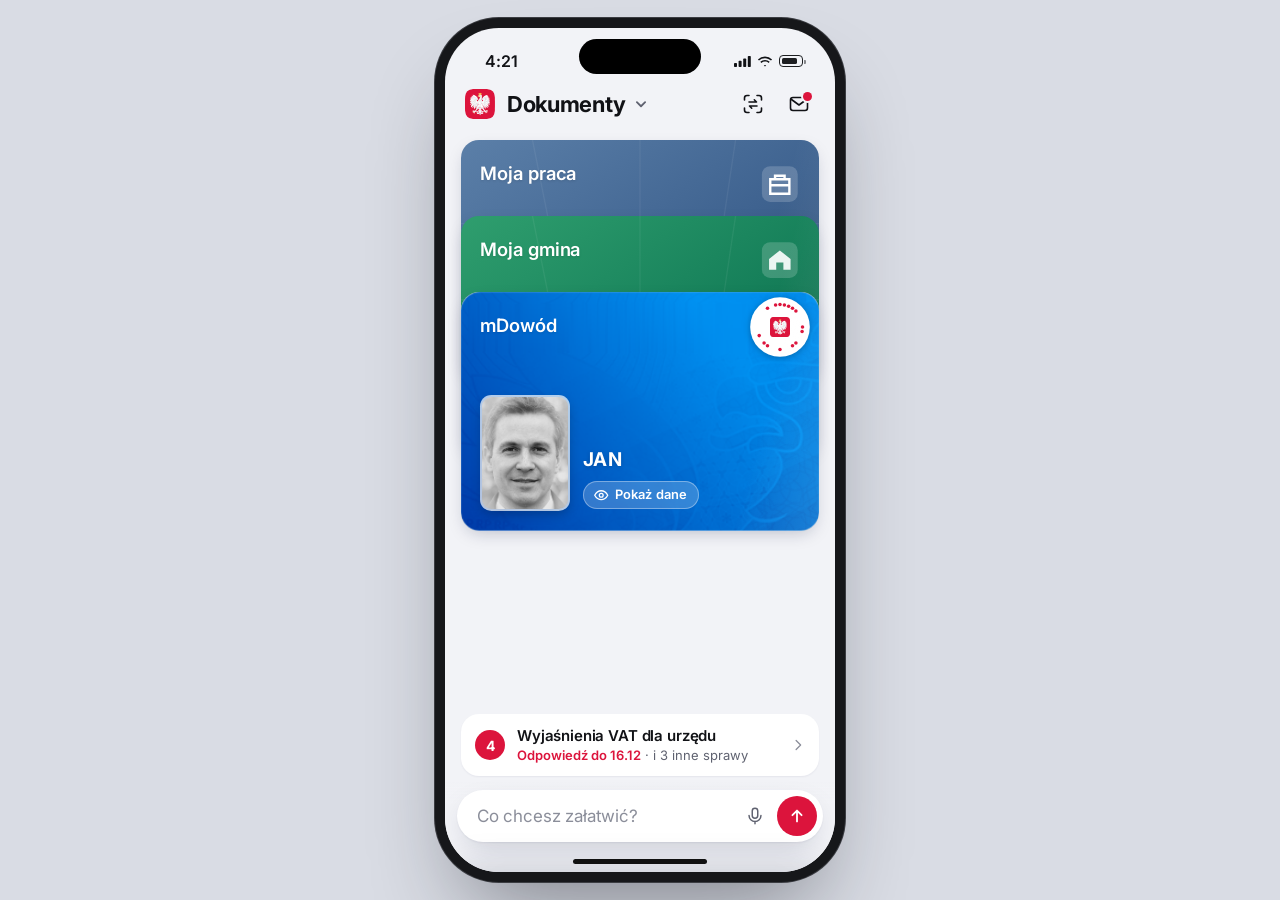
==== mockup/index.html @ 5ea88004 "Władze: bez opisów zadań pod nazwami organów Co robi prezydent, wójt czy rada mieszkaniec zna albo s" ====
<!doctype html>
<html lang="pl">
<head>
<meta charset="utf-8">
<script src="i18n.js?v=6"></script>
<meta name="viewport" content="width=device-width, initial-scale=1, viewport-fit=cover, interactive-widget=resizes-content">
<meta name="theme-color" content="#f2f3f7">
<meta name="apple-mobile-web-app-capable" content="yes">
<title>mObywatel</title>
<link rel="icon" href="assets/icon-mobywatel.svg">
<link rel="preconnect" href="https://fonts.googleapis.com">
<link rel="preconnect" href="https://fonts.gstatic.com" crossorigin>
<link href="https://fonts.googleapis.com/css2?family=Inter:wght@400;500;600;700&display=swap" rel="stylesheet">
<link rel="stylesheet" href="style.css?v=44">
</head>
<body>
<div class="phone" id="app">
  <div class="island"></div>
  <div class="status"><span id="clock">20:10</span><span class="sig"><svg width="17" height="11" viewBox="0 0 17 11" fill="currentColor"><rect x="0" y="7" width="3" height="4" rx=".8"/><rect x="4.6" y="4.8" width="3" height="6.2" rx=".8"/><rect x="9.2" y="2.4" width="3" height="8.6" rx=".8"/><rect x="13.8" y="0" width="3" height="11" rx=".8"/></svg><svg width="16" height="11" viewBox="0 0 16 11" fill="currentColor"><path d="M8 2.2c2.3 0 4.4.9 6 2.4l1.1-1.2A10.3 10.3 0 0 0 8 .5 10.3 10.3 0 0 0 .9 3.4L2 4.6a8.6 8.6 0 0 1 6-2.4Zm0 3.4c1.4 0 2.6.5 3.6 1.4l1.1-1.2A6.9 6.9 0 0 0 8 3.9a6.9 6.9 0 0 0-4.7 1.9L4.4 7A5.2 5.2 0 0 1 8 5.6Zm0 3.3a1.6 1.6 0 0 1 1.2.5L8 10.6 6.8 9.4A1.6 1.6 0 0 1 8 8.9Z"/></svg><i class="bat"></i></span></div>

  <header class="top" id="top">
    <button class="back chatonly" id="backBtn" aria-label="Wróć"><svg viewBox="0 0 24 24" fill="none" stroke="currentColor" stroke-width="2" stroke-linecap="round" stroke-linejoin="round"><path d="m14.5 5.5-6.5 6.5 6.5 6.5"/></svg>Wróć</button>
    <button class="home" id="homeBtn" aria-label="Ekran główny"><img class="emblem" src="assets/icon-mobywatel.svg" alt=""></button>
    <span class="sp"></span>
    <button class="ico chatonly" id="histBtn" aria-label="Historia rozmów" aria-haspopup="true" aria-expanded="false" aria-controls="hmenu"><svg viewBox="0 0 24 24" fill="none" stroke="currentColor" stroke-width="1.6" stroke-linecap="round" stroke-linejoin="round"><path d="M4.2 12a7.8 7.8 0 1 0 2.3-5.5"/><path d="M4 4.6v3.6h3.6"/><path d="M12 8.2V12l2.7 1.7"/></svg><span class="hc" id="histCount" hidden></span></button>
    <button class="ico chatonly" id="newBtn" aria-label="Nowa rozmowa"><svg viewBox="0 0 24 24" fill="none" stroke="currentColor" stroke-width="1.6" stroke-linecap="round" stroke-linejoin="round"><path d="M11.5 4.5h-5a2 2 0 0 0-2 2v11a2 2 0 0 0 2 2h11a2 2 0 0 0 2-2v-5"/><path d="M17.7 3.8a1.9 1.9 0 0 1 2.7 2.7l-7.6 7.6-3.4.7.7-3.4z"/></svg></button>
    <button class="ico" id="qrBtn" aria-label="Potwierdź swoje dane: zeskanuj znak mObywatela odbiorcy"><svg viewBox="0 0 24 24" fill="none" stroke="currentColor" stroke-width="1.6" stroke-linecap="round" stroke-linejoin="round"><path d="M3.5 8V6a2.5 2.5 0 0 1 2.5-2.5h2M16 3.5h2A2.5 2.5 0 0 1 20.5 6v2M20.5 16v2a2.5 2.5 0 0 1-2.5 2.5h-2M8 20.5H6A2.5 2.5 0 0 1 3.5 18v-2"/><path d="M8 10h7.5l-2.2-2.2M16 14H8.5l2.2 2.2"/></svg></button>
    <button class="ico" id="mailBtn" aria-label="Skrzynka, 1 nowa wiadomość"><svg viewBox="0 0 24 24" fill="none" stroke="currentColor" stroke-width="1.6" stroke-linecap="round" stroke-linejoin="round"><rect x="3.5" y="5.5" width="17" height="13" rx="2.5"/><path d="m4.5 7.5 7.5 5.5 7.5-5.5"/></svg><span class="dot"></span></button>
    <button class="ico" id="bellBtn" aria-label="Powiadomienia"><svg viewBox="0 0 24 24" fill="none" stroke="currentColor" stroke-width="1.6" stroke-linecap="round" stroke-linejoin="round"><path d="M6.5 16.5V11a5.5 5.5 0 0 1 11 0v5.5l1.5 1.5H5zM10 20.5a2 2 0 0 0 4 0"/></svg></button>
  </header>

  <button class="title" id="title" aria-haspopup="true" aria-expanded="false" aria-controls="lmenu">Dokumenty<svg viewBox="0 0 24 24" fill="none" stroke="currentColor" stroke-width="2.4" stroke-linecap="round" stroke-linejoin="round"><path d="m6.5 9.5 5.5 5.5 5.5-5.5"/></svg></button>
  <div class="lmenu" id="lmenu"><div class="scrim"></div><div class="panel" role="menu" aria-label="Układ dokumentów i osoba"><div class="mh">Układ dokumentów</div><div class="ml"></div><div class="mh">Osoba w pokazie</div><div class="mo"></div></div></div>

  <div class="hmenu" id="hmenu"><div class="scrim"></div><div class="panel" role="dialog" aria-label="Historia rozmów"><div class="hh"><span>Rozmowy</span><button id="hnew" type="button">+ Nowa rozmowa</button></div><div class="hl" id="hlist" data-t="0"></div></div></div>

  <div class="stackwrap" id="stackwrap"><div class="stack" id="stack"></div></div>
  <div class="alt" id="alt"></div>

  <section class="reminders" id="reminders" aria-label="Przypomnienia">
    <div class="tiles" id="tiles"></div>
  </section>

  <section class="chat" id="chat" aria-live="polite">
    <div class="msgs" id="msgs"></div>
  </section>

  <section class="voice" id="voice" aria-label="Rozmowa głosowa" data-vs="idle">
    <div class="vstage" id="vstage"></div>
    <div class="vfoot">
      <p class="vheard" id="vheard"></p>
      <p class="vstate" id="vstate">Dotknij, aby mówić</p>
      <button type="button" class="vmic" id="vmic" aria-label="Mów"><span class="ring"></span><span class="ring r2"></span><svg viewBox="0 0 24 24" fill="none" stroke="currentColor" stroke-width="1.8" stroke-linecap="round"><rect x="9" y="3.5" width="6" height="11" rx="3"/><path d="M5.5 11.5a6.5 6.5 0 0 0 13 0M12 18v2.5"/></svg></button>
      <button type="button" class="vkbd" id="vkbd"><svg viewBox="0 0 24 24" fill="none" stroke="currentColor" stroke-width="1.6" stroke-linecap="round" stroke-linejoin="round"><rect x="2.5" y="6" width="19" height="12" rx="2.5"/><path d="M6 10h.01M9.3 10h.01M12.6 10h.01M15.9 10h.01M18 10h.01M6 13.5h.01M18 13.5h.01M9 14h6"/></svg>Pisz zamiast mówić</button>
    </div>
  </section>

  <form class="composer" id="composer" autocomplete="off">
    <div class="bar">
      <button type="button" class="ib" id="cam" aria-label="Zrób zdjęcie dokumentu"><svg viewBox="0 0 24 24" fill="none" stroke="currentColor" stroke-width="1.6" stroke-linecap="round" stroke-linejoin="round"><path d="M4 8.5h3l1.8-2.5h6.4L17 8.5h3V19H4z"/><circle cx="12" cy="13.5" r="3.4"/></svg></button>
      <input id="prompt" placeholder="Co chcesz załatwić?" enterkeyhint="send" aria-label="Wiadomość">
      <button type="button" class="ib mic" id="mic" aria-label="Powiedz"><svg viewBox="0 0 24 24" fill="none" stroke="currentColor" stroke-width="1.6" stroke-linecap="round"><rect x="9" y="3.5" width="6" height="11" rx="3"/><path d="M5.5 11.5a6.5 6.5 0 0 0 13 0M12 18v2.5"/></svg></button>
      <button type="submit" class="send" aria-label="Wyślij"><svg viewBox="0 0 24 24" fill="none" stroke="currentColor" stroke-width="2.2" stroke-linecap="round" stroke-linejoin="round"><path d="M12 18.5v-13M6.5 11 12 5.5l5.5 5.5"/></svg></button>
    </div>
  </form>

  <div class="todo" id="todo" aria-hidden="true"><div class="scrim"></div>
    <div class="tpanel" role="dialog" aria-modal="true" aria-labelledby="todoH">
      <div class="grab"></div>
      <div class="th"><h2 id="todoH">Do załatwienia</h2><button class="tx-close" id="todoClose" aria-label="Zamknij"><svg viewBox="0 0 24 24" fill="none" stroke="currentColor" stroke-width="2" stroke-linecap="round"><path d="M6.5 6.5l11 11M17.5 6.5l-11 11"/></svg></button></div>
      <div class="tl"></div>
      <button class="task" id="todoAsk">Zapytaj asystenta o wszystkie sprawy</button>
    </div>
  </div>
  <div class="sheet" id="detail" role="dialog" aria-modal="true"></div>
  <div class="auth" id="faceid" aria-hidden="true"><div class="box">
    <svg class="face" viewBox="0 0 48 48" fill="none" stroke="currentColor" stroke-width="2.4" stroke-linecap="round"><path d="M6 15V10a4 4 0 0 1 4-4h5M33 6h5a4 4 0 0 1 4 4v5M42 33v5a4 4 0 0 1-4 4h-5M15 42h-5a4 4 0 0 1-4-4v-5M17 18v3M31 18v3M24 18v8h-2M18 32s2.4 2.6 6 2.6 6-2.6 6-2.6"/></svg>
    <svg class="ok" viewBox="0 0 48 48" fill="none" stroke="currentColor" stroke-width="2.6" stroke-linecap="round" stroke-linejoin="round"><circle cx="24" cy="24" r="18"/><path d="m16 24.5 5.5 5.5L32 19"/></svg>
    <span>Face ID</span>
  </div></div>
  <div class="homebar"></div>
</div>
<script src="daty.js?v=1"></script>
<script>wczytaj('osoby.js?v=26');wczytaj('gmina.js?v=35');wczytaj('praca.js?v=5')</script>
<script src="sylwetki.js?v=19"></script>
<script src="core.js?v=23"></script>
<script src="variants.js?v=21"></script>
<script>wczytaj('scenarios.js?v=25')</script>
<script src="agent.js?v=26"></script>
<script src="znak-kod.js?v=19"></script>
<script src="znak.js?v=22"></script>
</body>
</html>
---- mockup/style.css ----
:root{
  --bg:#f2f3f7; --surface:#ffffff; --ink:#111216; --ink2:#5f6270; --ink3:#8b8e9a; --hair:#e3e5eb;
  --red:#dc143c; --red-dark:#b30f30; --red-wash:#fdecef;
  --ok:#2e7d32; --ok-wash:#e9f5ea; --warn:#9a5a00; --warn-wash:#fff3df;
  --ease:cubic-bezier(.22,.9,.24,1);
  --sans:-apple-system,BlinkMacSystemFont,"SF Pro Text","Inter",system-ui,sans-serif;
}
*{box-sizing:border-box;-webkit-tap-highlight-color:transparent}
html,body{margin:0;height:100%}
body{background:#d9dce4;font-family:var(--sans);color:var(--ink);display:flex;align-items:center;justify-content:center;
  -webkit-font-smoothing:antialiased;font-feature-settings:"tnum" 0}
button{font:inherit;color:inherit;border:0;background:none;cursor:pointer;padding:0}
button:focus-visible,input:focus-visible{outline:2px solid var(--red);outline-offset:2px}

.phone{position:relative;width:390px;height:844px;border-radius:54px;overflow:hidden;background:var(--bg);
  box-shadow:0 0 0 10px #16171a,0 0 0 11px #3b3d42,0 50px 90px -20px rgba(20,22,30,.45)}
@media (max-width:520px){body{display:block;background:var(--bg)}.phone{width:100vw;height:100dvh;border-radius:0;box-shadow:none}}

/* status bar (tylko w ramce na desktopie) */
.status{position:absolute;inset:0 0 auto 0;height:50px;pointer-events:none;display:flex;align-items:center;justify-content:space-between;padding:16px 32px 0 40px;font-size:16px;font-weight:600;letter-spacing:-.01em;z-index:95}
.status .sig{display:flex;align-items:center;gap:6px}
.status .bat{display:block;width:24px;height:12px;border:1.4px solid currentColor;border-radius:4px;position:relative;opacity:.95}
.status .bat::before{content:"";position:absolute;inset:1.6px 5px 1.6px 1.6px;background:currentColor;border-radius:1.6px}
.status .bat::after{content:"";position:absolute;right:-4px;top:3.5px;width:2px;height:4px;background:currentColor;border-radius:0 1px 1px 0;opacity:.5}
.island{position:absolute;top:11px;left:50%;transform:translateX(-50%);width:122px;height:35px;border-radius:20px;background:#000;z-index:96}
.homebar{position:absolute;bottom:8px;left:50%;transform:translateX(-50%);width:134px;height:5px;border-radius:3px;background:#111;z-index:60;pointer-events:none}
@media (max-width:520px){.status,.island,.homebar{display:none}}
@media (max-height:620px){.title{font-size:28px;line-height:34px}}

/* header */
.top{position:absolute;left:0;right:0;height:52px;display:flex;align-items:center;gap:6px;padding:0 16px 0 20px;z-index:20}
.home{display:block;border-radius:8px;margin-left:-4px;padding:4px}
.home:active{opacity:.7}
.emblem{width:30px;height:30px;display:block;border-radius:8px}
.top .sp{flex:1}
.ico{width:40px;height:40px;display:grid;place-items:center;position:relative;color:var(--ink)}
.ico svg{width:24px;height:24px}
.ico .dot{position:absolute;top:8px;right:7px;width:9px;height:9px;border-radius:50%;background:var(--red);box-shadow:0 0 0 2px var(--bg)}

.title{position:absolute;left:20px;margin:0;font-size:32px;line-height:40px;font-weight:700;letter-spacing:-.02em;transition:opacity .25s,transform .4s var(--ease)}

/* stos dokumentów */
.stackwrap{position:absolute;left:0;right:0;transition:height .5s var(--ease),top .5s var(--ease);z-index:5}
.stack{position:relative;margin:0 16px;height:100%}
.card{position:absolute;left:0;right:0;aspect-ratio:3/2;border-radius:18px;overflow:hidden;cursor:pointer;
  background:#ccc center/cover no-repeat;box-shadow:0 -1px 0 rgba(255,255,255,.25) inset,0 6px 18px -6px rgba(15,25,60,.28);
  transition:top .5s var(--ease),transform .5s var(--ease),filter .3s}
.card:active{filter:brightness(.96)}
.phone.chatting .card{cursor:default}
.pocket-hint{position:absolute;left:50%;bottom:6px;transform:translateX(-50%);width:36px;height:5px;border-radius:3px;background:rgba(255,255,255,.75);opacity:0;transition:opacity .3s;pointer-events:none;z-index:30}
.phone.chatting .pocket-hint{opacity:1}

/* przypomnienia */
.reminders{position:absolute;left:0;right:0;transition:opacity .25s,transform .4s var(--ease)}
.rhead{display:flex;align-items:baseline;gap:8px;padding:0 20px 8px}
.rhead h2{margin:0;font-size:17px;font-weight:600;letter-spacing:-.01em}
.rhead span{font-size:13px;font-weight:600;color:#fff;background:var(--red);border-radius:10px;padding:1px 7px;line-height:18px}
.tiles{display:flex;gap:10px;overflow-x:auto;padding:0 16px 4px;scroll-snap-type:x mandatory;scroll-padding:0 16px;scrollbar-width:none}
.tiles::-webkit-scrollbar{display:none}
.tile{flex:0 0 156px;min-width:0;scroll-snap-align:start;text-align:left;background:var(--surface);border-radius:16px;padding:11px 12px 12px;
  display:flex;flex-direction:column;gap:8px;overflow:hidden;box-shadow:0 1px 2px rgba(15,25,60,.06)}
.tile .ti{flex:none;width:26px;height:26px;border-radius:8px;display:grid;place-items:center;background:var(--red-wash);color:var(--red)}
.tile .ti svg{width:16px;height:16px}
.tile .tx{display:block;min-width:0}
.tile b{display:-webkit-box;-webkit-box-orient:vertical;-webkit-line-clamp:2;overflow:hidden;font-size:14px;line-height:18px;min-height:36px;font-weight:600;letter-spacing:-.01em}
.tile small{display:block;margin-top:2px;font-size:12.5px;line-height:16px;color:var(--ink2);white-space:nowrap;overflow:hidden;text-overflow:ellipsis}
.tile.urgent small{color:var(--red);font-weight:600}

/* rozmowa */
.chat{position:absolute;left:0;right:0;opacity:0;pointer-events:none;transform:translateY(30px);transition:opacity .3s .1s,transform .45s .05s var(--ease);display:flex;flex-direction:column}
.msgs{flex:1;overflow-y:auto;-webkit-mask-image:linear-gradient(to bottom,transparent 0,#000 18px);mask-image:linear-gradient(to bottom,transparent 0,#000 18px);padding:14px 16px 16px;display:flex;flex-direction:column;gap:10px;scrollbar-width:none;overscroll-behavior:contain}
.msgs::-webkit-scrollbar{display:none}
.phone.chatting .chat{opacity:1;pointer-events:auto;transform:none}
.phone.chatting .title,.phone.chatting .reminders{opacity:0;pointer-events:none;transform:translateY(16px)}

.empty{margin:auto 0 0}
.empty h2{font-size:22px;line-height:28px;letter-spacing:-.02em;margin:0 0 4px;font-weight:700}
.empty p{color:var(--ink2);margin:0 0 14px;font-size:15px;line-height:21px}
.sugg{background:var(--surface);border-radius:16px;overflow:hidden}
.sugg button{display:flex;align-items:center;width:100%;text-align:left;padding:12px 14px;font-size:15px;gap:12px;border-top:1px solid var(--hair)}
.sugg button:first-child{border-top:0}
.sugg button span{flex:1}
.sugg button small{display:block;color:var(--ink3);font-size:13px;margin-top:1px}
.sugg svg{width:16px;height:16px;color:var(--ink3);flex:none}

.msg{max-width:84%;overflow-wrap:anywhere;font-size:15.5px;line-height:22px;animation:rise .3s var(--ease) both}
.msg.user{align-self:flex-end;background:var(--red);color:#fff;padding:9px 14px;border-radius:20px 20px 6px 20px}
.msg.bot{align-self:flex-start;padding:0 2px}
.msg.bot b{font-weight:600}
.typing{display:flex;gap:4px;padding:8px 2px}
.typing i{width:7px;height:7px;border-radius:50%;background:var(--ink3);animation:dot 1s infinite}
.typing i:nth-child(2){animation-delay:.15s}.typing i:nth-child(3){animation-delay:.3s}
@keyframes dot{0%,60%,100%{opacity:.3}30%{opacity:1}}
@keyframes rise{from{opacity:0;transform:translateY(8px)}}

.ui{flex:none;align-self:stretch;background:var(--surface);border-radius:18px;overflow:hidden;animation:rise .35s var(--ease) both;box-shadow:0 1px 2px rgba(15,25,60,.06)}
.ui .hd{display:flex;align-items:center;gap:11px;padding:14px 16px 10px}
.ui .ic{width:34px;height:34px;border-radius:10px;display:grid;place-items:center;background:var(--red-wash);color:var(--red);flex:none}
.ui .ic svg{width:19px;height:19px}
.ui.ok .ic{background:var(--ok-wash);color:var(--ok)}
.ui.warn .ic{background:var(--warn-wash);color:var(--warn)}
.ui .tt{font-weight:600;font-size:16px;line-height:21px;letter-spacing:-.01em}
.ui .rows{padding:0 16px 4px}
.ui .row{display:flex;justify-content:space-between;gap:16px;padding:9px 0;border-top:1px solid var(--hair);font-size:14px;line-height:19px}
.ui .row span{color:var(--ink2);flex:none}
.ui .row b{font-weight:500;text-align:right;min-width:0;overflow-wrap:anywhere}
.ui .body{padding:0 16px 12px;font-size:14.5px;line-height:21px}
.ui .note{margin:0 16px 12px;font-size:13px;line-height:18px;color:var(--ink2)}
.ui .flag{margin:4px 16px 12px;padding:10px 12px;border-radius:12px;background:var(--warn-wash);color:var(--warn);font-size:13.5px;line-height:19px}
.ui .src{display:flex;align-items:center;gap:6px;padding:9px 16px 11px;border-top:1px solid var(--hair);font-size:12px;color:var(--ink3)}
.ui .src svg{width:13px;height:13px}
.ui .actions{display:flex;gap:8px;padding:6px 16px 16px}
.btn{flex:1;height:48px;border-radius:14px;font-weight:600;font-size:16px;letter-spacing:-.01em}
.btn.primary{background:var(--red);color:#fff}
.btn.primary:active{background:var(--red-dark)}
.btn.ghost{background:var(--bg);flex:0 0 auto;padding:0 18px}
.ui.done .hd::after{content:"Potwierdzone";margin-left:auto;font-size:12px;color:var(--ok);font-weight:600}
.list .it{display:flex;align-items:center;gap:12px;padding:12px 16px;border-top:1px solid var(--hair);text-align:left;width:100%}
.list .it .x{flex:1}.list .it .x b{display:block;font-size:15px;font-weight:500}.list .it .x small{color:var(--ink2);font-size:13px}
.list .it .go{font-size:14px;color:var(--red);font-weight:600}
.list .pip{width:8px;height:8px;border-radius:50%;background:var(--red);flex:none}
.list .pip.g{background:var(--hair)}
.qr{display:flex;flex-direction:column;align-items:center;padding:4px 16px 16px;gap:8px}
.qr svg{width:180px;height:180px;color:var(--ink)}
.qr .code{font-size:24px;letter-spacing:.16em;font-weight:600;font-variant-numeric:tabular-nums}
.chips{flex:none;display:flex;flex-wrap:wrap;gap:8px;animation:rise .3s var(--ease) both}
.chips button{max-width:100%;text-align:left;line-height:20px;background:var(--surface);border-radius:20px;padding:9px 15px;font-size:15px;box-shadow:0 1px 2px rgba(15,25,60,.06)}
.chips button.sel{background:var(--red-wash);color:var(--red-dark);box-shadow:inset 0 0 0 1.5px var(--red)}
.chips button.next{background:var(--red);color:#fff}

/* pasek do rozmowy */
.composer{position:absolute;left:0;right:0;bottom:0;padding:8px 12px 30px;z-index:25;background:linear-gradient(to top,var(--bg) 75%,rgba(242,243,247,0))}
@media (max-width:520px){.composer{padding-bottom:max(env(safe-area-inset-bottom),12px)}}
.bar{display:flex;align-items:center;gap:2px;background:var(--surface);border-radius:28px;padding:6px 6px 6px 8px;
  box-shadow:0 1px 2px rgba(15,25,60,.06),0 10px 30px -10px rgba(15,25,60,.22);transition:box-shadow .25s}
.phone.chatting .bar{box-shadow:0 0 0 1.5px var(--red),0 10px 30px -10px rgba(15,25,60,.22)}
.bar input{flex:1 1 auto;width:0;min-width:0;border:0;outline:0;background:none;font:inherit;font-size:17px;color:var(--ink);padding:10px 6px;letter-spacing:-.01em}
.bar input::placeholder{color:var(--ink3)}
.ib{width:40px;height:40px;border-radius:50%;display:grid;place-items:center;color:var(--ink2);flex:none}
.ib svg{width:22px;height:22px}
.send{width:40px;height:40px;border-radius:50%;background:var(--red);color:#fff;display:grid;place-items:center;flex:none}
.send svg{width:20px;height:20px}
.listening .mic{color:var(--red);animation:pulse 1s infinite}
@keyframes pulse{50%{transform:scale(1.18)}}
@media (max-width:359px){#cam{display:none}.bar{padding-left:14px}.bar input{font-size:16px}}

/* karta dokumentu (szczegóły) */
.sheet{position:absolute;inset:0;z-index:70;background:var(--bg);transform:translateY(102%);transition:transform .5s var(--ease);display:flex;flex-direction:column}
.sheet.on{transform:none}
.sheet .nav{display:grid;grid-template-columns:1fr auto 1fr;align-items:center;padding:0 14px;height:52px;flex:none}
.sheet .back{display:flex;align-items:center;gap:2px;color:var(--red);font-size:17px;justify-self:start}
.sheet .back svg{width:22px;height:22px}
.sheet .nav b{font-size:17px;font-weight:600}
.sheet .clock{text-align:center;font-size:14px;color:var(--ink2);font-variant-numeric:tabular-nums;margin:2px 0 12px}
.sheet .body{flex:1;overflow-y:auto;padding:0 16px 30px;scrollbar-width:none}
.sheet .body::-webkit-scrollbar{display:none}
.idcard{border-radius:20px;overflow:hidden;background:#fff;box-shadow:0 1px 2px rgba(15,25,60,.06)}
.idcard .crop{position:relative;width:100%;aspect-ratio:560/740;overflow:hidden}
.idcard .crop img{position:absolute;width:108.93%;left:-4.46%;top:-29.05%}
.bigcard{width:100%;aspect-ratio:3/2;border-radius:18px;background:center/cover no-repeat;box-shadow:0 8px 24px -8px rgba(15,25,60,.3)}
.valid{display:flex;align-items:center;gap:12px;background:#fff;border-radius:18px;padding:14px 16px;margin-top:12px;color:var(--ok);font-weight:600;font-size:16px}
.valid svg{width:28px;height:28px}
.quick{display:flex;justify-content:space-between;margin:16px 4px 0}
.quick button{width:76px;display:flex;flex-direction:column;align-items:center;gap:7px;font-size:12.5px;line-height:16px;text-align:center;color:var(--ink)}
.quick i{width:56px;height:56px;border-radius:50%;background:#fff;display:grid;place-items:center;color:var(--red);box-shadow:0 1px 2px rgba(15,25,60,.06)}
.quick i svg{width:24px;height:24px}
.sheet .ui{margin-top:12px}
.sheet .qrbox .ui{animation:rise .35s var(--ease) both}

/* Face ID */
.auth{position:absolute;inset:0;z-index:90;display:grid;place-items:center;background:rgba(10,12,18,.18);opacity:0;pointer-events:none;transition:opacity .2s}
.auth.on{opacity:1;pointer-events:auto}
.auth .box{width:156px;height:156px;border-radius:34px;background:rgba(36,37,42,.86);backdrop-filter:blur(16px);-webkit-backdrop-filter:blur(16px);color:#fff;
  display:flex;flex-direction:column;align-items:center;justify-content:center;gap:12px;font-size:15px;font-weight:500;transform:scale(.92);transition:transform .3s var(--ease)}
.auth.on .box{transform:none}
.auth svg{width:62px;height:62px}
.auth .ok{display:none;color:#5fd38a}
.auth.done .face{display:none}.auth.done .ok{display:block}
.auth .face{animation:scan 1s ease-in-out infinite}
@keyframes scan{50%{opacity:.45}}

@media (prefers-reduced-motion:reduce){*{animation-duration:.01ms!important;transition-duration:.01ms!important}}

/* ---------- warianty układu dokumentów ---------- */
.alt{position:absolute;left:0;right:0;z-index:6;transition:opacity .25s,transform .4s var(--ease)}
.phone[data-v="stos"] .alt{display:none}
.phone:not([data-v="stos"]) .stackwrap{opacity:0;pointer-events:none;transition:opacity .3s}
.phone.chatting .stackwrap{opacity:0;pointer-events:none;transition:opacity .2s}
.phone.chatting .alt{opacity:0;pointer-events:none;transform:translateY(16px)}

/* karuzela */
.car{display:flex;gap:12px;overflow-x:auto;overflow-y:visible;padding-bottom:14px;margin-bottom:-14px;box-sizing:content-box;scroll-snap-type:x mandatory;scrollbar-width:none;overscroll-behavior-x:contain}
.car::-webkit-scrollbar{display:none}
.ccard{flex:none;scroll-snap-align:center;border-radius:20px;background:center/cover no-repeat;box-shadow:0 10px 24px -10px rgba(15,25,60,.35)}
.dots{display:flex;justify-content:center;gap:6px;height:10px;align-items:center;margin-top:12px}
.dots i{width:6px;height:6px;border-radius:3px;background:#c9ccd6;transition:width .25s var(--ease),background .25s}
.dots i.on{width:18px;background:var(--ink)}
.acts{display:flex;justify-content:space-between;align-items:flex-start;padding:0 18px;margin-top:12px;min-height:86px}
.acts button{width:76px;display:flex;flex-direction:column;align-items:center;gap:6px;font-size:12px;line-height:15px;text-align:center;color:var(--ink)}
.acts i{width:48px;height:48px;border-radius:50%;background:#fff;display:grid;place-items:center;color:var(--red);box-shadow:0 1px 2px rgba(15,25,60,.06);flex:none}
.acts i svg{width:22px;height:22px}
.acts span{display:block;max-width:76px}

.cstat{display:flex;justify-content:center;align-items:center;gap:8px;height:20px;font-size:13.5px;color:var(--ink2);white-space:nowrap;overflow:hidden;padding:0 16px}
.cstat span{display:inline-flex;align-items:center;gap:5px;font-weight:600}
.cstat .good{color:var(--ok)}.cstat .bad{color:var(--red)}
.cstat svg{width:16px;height:16px}
.cstat .sep{width:3px;height:3px;border-radius:50%;background:#b8bcc8}

.alt.compact .acts{min-height:52px}
.alt.compact .acts span{display:none}
.alt.compact .acts i{width:46px;height:46px}

/* pionowa karuzela */
.vwrap{position:relative}
.vcar{display:flex;flex-direction:column;align-items:center;gap:12px;overflow-y:auto;scroll-snap-type:y mandatory;scrollbar-width:none;overscroll-behavior:contain;
  -webkit-mask-image:linear-gradient(to bottom,transparent 0,#000 18%,#000 82%,transparent 100%);mask-image:linear-gradient(to bottom,transparent 0,#000 18%,#000 82%,transparent 100%)}
.vcar::-webkit-scrollbar{display:none}
.vcard{flex:none;scroll-snap-align:center;scroll-snap-stop:always;border-radius:20px;background:center/cover no-repeat;box-shadow:0 10px 24px -10px rgba(15,25,60,.35);transition:transform .12s linear,opacity .12s linear;will-change:transform}
.vdots{position:absolute;right:12px;top:50%;transform:translateY(-50%);flex-direction:column;height:auto;margin:0}
.vdots i{width:6px;height:6px;transition:height .25s var(--ease),background .25s}
.vdots i.on{width:6px;height:18px}

/* lista pasków */
.phone[data-v="lista"] .alt{display:flex;flex-direction:column;gap:8px;padding:0 16px}
.strip{display:flex;align-items:center;gap:10px;border-radius:16px;overflow:hidden;background:left center/cover no-repeat;color:#fff;text-align:left;padding-right:14px;min-width:0;
  box-shadow:0 6px 16px -8px rgba(15,25,60,.35)}
.strip .st{flex:1;min-width:0}
.strip .st b{display:block;font-size:16px;line-height:20px;font-weight:600;letter-spacing:-.01em;white-space:nowrap;overflow:hidden;text-overflow:ellipsis}
.strip .st small{display:block;font-size:13px;line-height:17px;opacity:.88;white-space:nowrap;overflow:hidden;text-overflow:ellipsis}
.strip .chev svg{width:18px;height:18px;opacity:.8;display:block}
.pill{flex:none;background:#fff;color:var(--red);font-size:12px;font-weight:700;line-height:16px;padding:4px 9px;border-radius:12px;white-space:nowrap}

/* siatka 2x2 */
.grid{display:grid;grid-template-columns:1fr 1fr;gap:10px;padding:0 16px}
.gcard{position:relative;border-radius:18px;overflow:hidden;background-size:230% auto;background-position:86% 86%;background-repeat:no-repeat;color:#fff;text-align:left;
  padding:12px;display:flex;flex-direction:column;justify-content:space-between;min-width:0;box-shadow:0 8px 18px -10px rgba(15,25,60,.4)}
.gcard .gi{width:32px;height:32px;border-radius:50%;background:rgba(255,255,255,.95);display:grid;place-items:center;color:var(--ink)}
.gcard .gi svg{width:18px;height:18px}
.gcard .pill{position:absolute;top:12px;right:10px}
.gcard .gt{display:block;min-width:0}
.gcard b{display:-webkit-box;-webkit-box-orient:vertical;-webkit-line-clamp:2;overflow:hidden;font-size:15px;line-height:19px;font-weight:600;letter-spacing:-.01em}
.gcard small{display:block;margin-top:2px;font-size:12px;line-height:15px;opacity:.88;white-space:nowrap;overflow:hidden;text-overflow:ellipsis}

/* ---------- awers dokumentu: zdjęcie i dane ---------- */
.card,.ccard,.vcard,.gmini,.bigcard{container-type:inline-size}
.ccard,.vcard{position:relative;overflow:hidden}
.face{position:absolute;inset:0;pointer-events:none;color:#fff;text-align:left}
.face .ov{position:absolute;left:6cqw;right:6cqw;bottom:6cqw;display:flex;align-items:flex-end;gap:4cqw}
.face .ph{display:block;flex:none;width:24cqw;aspect-ratio:187/245;border-radius:2.6cqw;
  background:#e9eef5 var(--foto) 50% 30%/cover no-repeat;box-shadow:0 0 0 .55cqw rgba(255,255,255,.7),0 1.2cqw 3cqw rgba(0,0,0,.25)}
.face .col{display:block;min-width:0;flex:1}
.face .nm{display:block;font-size:5.3cqw;line-height:1.15;font-weight:700;letter-spacing:.03em;text-shadow:0 .3cqw 1.2cqw rgba(0,0,0,.18);white-space:nowrap;overflow:hidden;text-overflow:ellipsis}
.face .dl{display:grid;grid-template-columns:auto auto;justify-content:start;gap:1.8cqw 4.5cqw;margin-top:2.6cqw}
.face .dl span{display:block;min-width:0}
.face .dl small{display:block;font-size:2.9cqw;line-height:1.2;opacity:.78;letter-spacing:.01em}
.face .dl b{display:block;font-size:4cqw;line-height:1.25;font-weight:600;white-space:nowrap;font-variant-numeric:tabular-nums}
.face .ov.veh{flex-direction:column;align-items:flex-start;gap:3.6cqw}
.plate{display:inline-flex;align-items:stretch;background:#fff;color:#111;border-radius:1.4cqw;overflow:hidden;box-shadow:0 0 0 .5cqw #111 inset,0 1.2cqw 3cqw rgba(0,0,0,.25)}
.plate i{display:flex;align-items:flex-end;justify-content:center;width:5.8cqw;padding-bottom:1cqw;background:#0b3fa8;color:#fff;font-style:normal;font-size:2.7cqw;font-weight:700}
.plate b{font-size:7.4cqw;line-height:1;font-weight:700;letter-spacing:.06em;padding:1.3cqw 2.6cqw 1.1cqw;font-variant-numeric:tabular-nums}
@container (max-width:240px){.face .dl{display:none}.face .nm{font-size:5.4cqw;white-space:normal;display:-webkit-box;-webkit-box-orient:vertical;-webkit-line-clamp:2;line-height:1.2}.face .ph{width:24cqw}.face .ov{gap:4.5cqw;bottom:6cqw}.face .ov.veh{gap:3.5cqw}}
.bigcard{position:relative}

/* lista: zdjęcie w kółku i dane */
.strip .lead{flex:none;display:flex;align-items:center}
.strip .avatar{display:block;box-sizing:border-box;width:var(--av,56px);height:var(--av,56px);border-radius:50%;overflow:hidden;box-shadow:0 0 0 3px #fff,0 4px 10px rgba(0,0,0,.2);background:#fff}
.strip .avatar .ph{display:block;width:100%;height:100%;background:#e9eef5 var(--foto) 50% 32%/112% auto no-repeat}
.strip .lead .plate{border-radius:5px;flex:none}
.strip .lead .plate i{width:13px;font-size:7px;padding-bottom:3px}
.strip .lead .plate b{font-size:15px;padding:6px 7px 5px;letter-spacing:.04em}
.strip em{display:block;font-style:normal;font-size:12.5px;line-height:16px;opacity:.82;white-space:nowrap;overflow:hidden;text-overflow:ellipsis}
.alt.tight .strip em{display:none}
.alt.tight .strip .lead .plate{}.alt.tight .strip .lead .plate b{font-size:12px;padding:5px 5px 4px}

/* siatka: mini karty z podpisem */
.grid .gitem{display:flex;flex-direction:column;align-items:center;gap:6px;text-align:left;min-width:0}
.gmini{position:relative;display:block;border-radius:14px;background:center/cover no-repeat;box-shadow:0 8px 18px -10px rgba(15,25,60,.45);overflow:hidden}
.gcap{display:block;width:100%;padding:0 2px;min-width:0}
.gcap b{display:block;font-size:14px;line-height:18px;font-weight:600;white-space:nowrap;overflow:hidden;text-overflow:ellipsis}
.gcap span{display:flex;align-items:center;gap:4px;font-size:12px;line-height:16px;font-weight:600;white-space:nowrap;overflow:hidden}
.gcap svg{width:13px;height:13px;flex:none}
.gcap .good{color:var(--ok)}.gcap .bad{color:var(--red)}

/* ---------- menu wariantów rozwijane z góry ---------- */
.title{display:flex;align-items:center;gap:6px;cursor:pointer;padding:0;color:var(--ink);z-index:21;font:inherit;font-size:32px;line-height:40px;font-weight:700;letter-spacing:-.02em}
.title svg{width:22px;height:22px;color:var(--ink2);transition:transform .3s var(--ease)}
.phone.menu .title svg{transform:rotate(180deg)}
.lmenu{position:absolute;inset:0;z-index:19;pointer-events:none}
.lmenu .scrim{position:absolute;inset:0;background:rgba(242,243,247,.55);backdrop-filter:blur(6px);-webkit-backdrop-filter:blur(6px);opacity:0;transition:opacity .25s}
.lmenu .panel{position:absolute;left:12px;right:12px;top:var(--menuTop,150px);background:#fff;border-radius:20px;padding:8px;box-shadow:0 20px 50px -12px rgba(15,25,60,.35);
  transform:translateY(-14px) scale(.98);transform-origin:top center;opacity:0;transition:transform .32s var(--ease),opacity .2s}
.phone.menu .lmenu{pointer-events:auto}
.phone.menu .lmenu .scrim{opacity:1}
.phone.menu .lmenu .panel{transform:none;opacity:1}
.lmenu .mh{font-size:13px;color:var(--ink2);padding:8px 12px 6px;font-weight:500}
.lmenu .ml button{display:flex;align-items:center;gap:12px;width:100%;text-align:left;padding:10px 12px;border-radius:14px}
.lmenu .ml button.on{background:var(--red-wash)}
.lmenu .ml button>svg{width:20px;height:20px;color:var(--red);flex:none}
.lmenu .mt{flex:1;min-width:0}
.lmenu .mt b{display:block;font-size:16px;font-weight:600;letter-spacing:-.01em}
.lmenu .mt small{display:block;font-size:13px;color:var(--ink2);white-space:nowrap;overflow:hidden;text-overflow:ellipsis}
.mi{position:relative;flex:none;width:34px;height:44px;border-radius:9px;background:var(--bg);overflow:hidden}
.mi i{position:absolute;display:block;border-radius:3px;background:#3e7be0}
.mi i:nth-child(2){background:#6a4fc4}.mi i:nth-child(3){background:#8c3e78}.mi i:nth-child(4){background:#e98a35}
.mi-stos i{left:5px;right:5px;height:14px}.mi-stos i:nth-child(1){top:5px}.mi-stos i:nth-child(2){top:10px}.mi-stos i:nth-child(3){top:15px}.mi-stos i:nth-child(4){top:20px;height:19px}
.mi-karuzela i{top:14px;height:16px;width:22px}.mi-karuzela i:nth-child(1){left:6px;z-index:2}.mi-karuzela i:nth-child(2){left:30px}.mi-karuzela i:nth-child(3),.mi-karuzela i:nth-child(4){display:none}
.mi-pion i{left:6px;right:6px;height:16px}.mi-pion i:nth-child(1){top:-9px;opacity:.5}.mi-pion i:nth-child(2){top:14px}.mi-pion i:nth-child(3){top:37px;opacity:.5}.mi-pion i:nth-child(4){display:none}
.mi-lista i{left:5px;right:5px;height:7px}.mi-lista i:nth-child(1){top:6px}.mi-lista i:nth-child(2){top:15px}.mi-lista i:nth-child(3){top:24px}.mi-lista i:nth-child(4){top:33px}
.mi-siatka i{width:11px;height:15px}.mi-siatka i:nth-child(1){left:5px;top:6px}.mi-siatka i:nth-child(2){left:18px;top:6px}.mi-siatka i:nth-child(3){left:5px;top:23px}.mi-siatka i:nth-child(4){left:18px;top:23px}

.alt.xtight .strip .st small{display:none}
.alt.tight .gcap b{font-size:13px;line-height:16px}
.alt.tight .gcap span{font-size:11px;line-height:14px}
.alt.tight .grid .gitem{gap:4px}

/* ---------- historia rozmów ---------- */
.chatonly{display:none}
.phone.chatting .chatonly{display:grid;animation:fadein .3s}
.top .back{align-items:center;gap:1px;margin-left:-8px;padding:6px 4px;color:var(--red);font-size:17px}.phone.chatting .top .back{display:flex}
.top .back svg{width:22px;height:22px}
@keyframes fadein{from{opacity:0}to{opacity:1}}
.ico .hc{position:absolute;top:5px;right:2px;min-width:17px;height:17px;padding:0 4px;border-radius:9px;background:var(--ink);color:#fff;font-size:11px;font-weight:600;line-height:17px;text-align:center;box-shadow:0 0 0 2px var(--bg)}
.ico.has .hc{background:var(--red)}
.ico.has .hc[hidden]{display:block;min-width:9px;width:9px;height:9px;padding:0;top:8px;right:7px;font-size:0}
.phone.hist #histBtn{color:var(--red)}
.hmenu{position:absolute;inset:0;z-index:19;pointer-events:none}
.hmenu .scrim{position:absolute;inset:0;background:rgba(242,243,247,.6);backdrop-filter:blur(6px);-webkit-backdrop-filter:blur(6px);opacity:0;transition:opacity .25s}
.hmenu .panel{position:absolute;left:12px;right:12px;top:var(--histTop,100px);max-height:calc(100% - var(--histTop,100px) - 104px);display:flex;flex-direction:column;background:#fff;border-radius:20px;padding:6px 8px 8px;box-shadow:0 20px 50px -12px rgba(15,25,60,.35);transform:translateY(-12px) scale(.98);transform-origin:50% 0;opacity:0;transition:transform .3s var(--ease),opacity .2s}
.phone.hist .hmenu{pointer-events:auto}
.phone.hist .hmenu .scrim{opacity:1}
.phone.hist .hmenu .panel{transform:none;opacity:1}
.hmenu .hh{display:flex;align-items:center;justify-content:space-between;padding:8px 6px 6px 12px;flex:none}
.hmenu .hh span{font-size:13px;color:var(--ink2);font-weight:500}
.hmenu .hh button{font:inherit;font-size:14px;font-weight:600;color:var(--red);padding:6px 10px;border-radius:10px;background:var(--red-wash)}
.hmenu .hl{overflow-y:auto;min-height:0;scrollbar-width:none;overscroll-behavior:contain}
.hmenu .hl::-webkit-scrollbar{display:none}
.hmenu .hl button{display:flex;align-items:center;gap:12px;width:100%;text-align:left;padding:10px 12px;border-radius:14px}
.hmenu .hl button.on{background:var(--red-wash)}
.hmenu .hic{width:36px;height:36px;border-radius:11px;display:grid;place-items:center;background:#f2f3f7;color:var(--ink);flex:none}
.hmenu .on .hic{background:#fff;color:var(--red)}
.hmenu .hic svg{width:20px;height:20px}
.hmenu .mt{flex:1;min-width:0}
.hmenu .mt b{display:block;font-size:15.5px;font-weight:600;letter-spacing:-.01em;white-space:nowrap;overflow:hidden;text-overflow:ellipsis}
.hmenu .mt small{display:block;font-size:13px;color:var(--ink2);white-space:nowrap;overflow:hidden;text-overflow:ellipsis;margin-top:1px}
.hmenu .mt em{font-style:normal;color:var(--red)}
.hmenu .hr{display:flex;flex-direction:column;align-items:flex-end;gap:5px;flex:none;align-self:flex-start;padding-top:2px}
.hmenu time{font-size:12px;color:var(--ink2);font-variant-numeric:tabular-nums}
.hmenu .hr i{width:8px;height:8px;border-radius:50%;background:var(--red)}
.hmenu .unread b{font-weight:700}
.hempty{padding:18px 12px 20px;font-size:14px;color:var(--ink2)}

/* ---------- głos ---------- */
.bar.listening .mic{color:#fff;background:var(--red);animation:none;box-shadow:0 0 0 calc(3px + var(--lvl,0)*12px) rgba(220,20,60,.16);transition:box-shadow .08s}
.bar.busy .mic{color:var(--red);animation:pulse 1s infinite}
.bar.speaking .mic{color:var(--red)}
.bar.speaking .mic svg{animation:pulse 1.2s infinite}

/* ---------- tryb głosowy ---------- */
.voice{position:absolute;left:0;right:0;bottom:0;top:var(--voiceTop,102px);z-index:27;background:var(--bg);display:flex;flex-direction:column;opacity:0;pointer-events:none;transform:translateY(24px);transition:opacity .25s,transform .4s var(--ease)}
.phone.voicing .voice{opacity:1;pointer-events:auto;transform:none}
.phone.voicing .composer{opacity:0;pointer-events:none}
.vstage{flex:1;min-height:0;overflow-y:auto;padding:8px 16px 4px;display:flex;flex-direction:column;justify-content:center;gap:10px;scrollbar-width:none}
.vstage::-webkit-scrollbar{display:none}
.vstage .ui{margin:0;flex:none;animation:vin .35s var(--ease)}
@keyframes vin{from{opacity:0;transform:translateY(14px) scale(.98)}to{opacity:1;transform:none}}
.vfoot{flex:none;display:flex;flex-direction:column;align-items:center;padding:6px 20px max(env(safe-area-inset-bottom),22px)}
.phone:not(.framed) .vfoot{padding-bottom:max(env(safe-area-inset-bottom),18px)}
.vheard{margin:0 0 6px;min-height:20px;max-width:100%;font-size:15px;line-height:20px;color:var(--ink2);text-align:center;display:-webkit-box;-webkit-box-orient:vertical;-webkit-line-clamp:2;overflow:hidden}
.vstate{margin:0 0 18px;font-size:22px;line-height:28px;font-weight:600;letter-spacing:-.01em;text-align:center}
.vmic{position:relative;width:96px;height:96px;border-radius:50%;background:var(--red);color:#fff;display:grid;place-items:center;box-shadow:0 14px 34px -12px rgba(220,20,60,.6);transition:transform .15s,background .2s}
.vmic:active{transform:scale(.96)}
.vmic svg{width:40px;height:40px;position:relative;z-index:2}
.vmic .ring{position:absolute;inset:0;border-radius:50%;background:rgba(220,20,60,.16);transform:scale(1);transition:transform .08s linear;z-index:0}
.vmic .r2{background:rgba(220,20,60,.08)}
.voice[data-vs="listen"] .vmic .ring{transform:scale(calc(1.08 + var(--lvl,0)*.45))}
.voice[data-vs="listen"] .vmic .r2{transform:scale(calc(1.16 + var(--lvl,0)*.8))}
.voice[data-vs="speak"] .vmic .ring{animation:vbreath 1.4s ease-in-out infinite}
.voice[data-vs="speak"] .vmic .r2{animation:vbreath 1.4s .2s ease-in-out infinite}
@keyframes vbreath{50%{transform:scale(1.3)}}
.voice[data-vs="think"] .vmic,.voice[data-vs="stt"] .vmic{background:#fff;color:var(--red);box-shadow:0 0 0 1.5px rgba(220,20,60,.25),0 14px 34px -14px rgba(15,25,60,.35)}
.voice[data-vs="think"] .vmic::after,.voice[data-vs="stt"] .vmic::after{content:"";position:absolute;inset:-5px;border-radius:50%;border:3px solid transparent;border-top-color:var(--red);animation:vspin .9s linear infinite}
@keyframes vspin{to{transform:rotate(360deg)}}
.voice[data-vs="idle"] .vmic,.voice[data-vs="wait"] .vmic{box-shadow:0 0 0 8px rgba(220,20,60,.1),0 14px 34px -12px rgba(220,20,60,.5)}
.vkbd{margin-top:18px;display:flex;align-items:center;gap:8px;font:inherit;font-size:15px;font-weight:500;color:var(--ink2);padding:8px 14px;border-radius:20px}
.vkbd svg{width:22px;height:22px}
.vkbd:active{background:rgba(0,0,0,.05)}
@media (max-height:600px){.vmic{width:78px;height:78px}.vmic svg{width:32px;height:32px}.vstate{margin-bottom:12px;font-size:19px}.vkbd{margin-top:8px}}
.phone.voicing .hmenu{z-index:28}

/* ---------- wersja 2: spokojniejszy ekran główny ---------- */
.title{left:62px;font-size:22px;line-height:40px;letter-spacing:-.015em;font-weight:700}
.title svg{width:18px;height:18px}
@media (max-height:620px){.title{font-size:21px;line-height:40px}}
#bellBtn{display:none}
.phone:not(.chatting) #cam{display:none}
.phone:not(.chatting) .bar{padding-left:14px}
.acts{display:none}
.tiles{display:block;overflow:visible;padding:0 16px}
.rsum{display:flex;align-items:center;gap:12px;width:100%;text-align:left;background:var(--surface);border-radius:18px;padding:12px 12px 12px 14px;box-shadow:0 1px 2px rgba(15,25,60,.06)}
.rsum .rdot{flex:none;width:30px;height:30px;border-radius:50%;background:var(--red);color:#fff;display:grid;place-items:center;font-size:14px;font-weight:700}
.rsum .tx{flex:1;min-width:0}
.rsum b{display:block;font-size:15px;line-height:20px;font-weight:600;letter-spacing:-.01em;white-space:nowrap;overflow:hidden;text-overflow:ellipsis}
.rsum small{display:block;font-size:13px;line-height:18px;color:var(--ink2);white-space:nowrap;overflow:hidden;text-overflow:ellipsis}
.rsum small em{font-style:normal;color:var(--red);font-weight:600}
.rsum>svg{flex:none;width:18px;height:18px;color:var(--ink3)}
.rsum:active{filter:brightness(.97)}

/* arkusz „Do załatwienia” */
.todo{position:absolute;inset:0;z-index:40;pointer-events:none}
.todo .scrim{position:absolute;inset:0;background:rgba(15,20,35,.28);opacity:0;transition:opacity .25s}
.tpanel{position:absolute;left:0;right:0;bottom:0;background:var(--bg);border-radius:26px 26px 0 0;padding:8px 16px max(env(safe-area-inset-bottom),26px);transform:translateY(102%);transition:transform .38s var(--ease);box-shadow:0 -10px 40px -10px rgba(15,25,60,.25);max-height:85%;display:flex;flex-direction:column}
.phone.todo .todo{pointer-events:auto}
.phone.todo .todo .scrim{opacity:1}
.phone.todo .tpanel{transform:none}
.tpanel .grab{width:38px;height:5px;border-radius:3px;background:rgba(0,0,0,.14);margin:0 auto 10px;flex:none}
.tpanel .th{display:flex;align-items:center;justify-content:space-between;padding:2px 4px 12px;flex:none}
.tpanel h2{margin:0;font-size:22px;font-weight:700;letter-spacing:-.015em}
.tx-close{width:34px;height:34px;border-radius:50%;background:rgba(0,0,0,.06);display:grid;place-items:center;color:var(--ink2)}
.tx-close svg{width:18px;height:18px}
.tl{background:var(--surface);border-radius:18px;overflow-y:auto;min-height:0;box-shadow:0 1px 2px rgba(15,25,60,.06)}
.tl button{display:flex;align-items:center;gap:12px;width:100%;text-align:left;padding:13px 12px 13px 14px;position:relative}
.tl button+button::before{content:"";position:absolute;left:62px;right:0;top:0;height:1px;background:var(--hair,#e6e8ee)}
.tl .ti{flex:none;width:36px;height:36px;border-radius:11px;display:grid;place-items:center;background:#f2f3f7;color:var(--ink)}
.tl .urgent .ti{background:var(--red-wash);color:var(--red)}
.tl .ti svg{width:20px;height:20px}
.tl .tx{flex:1;min-width:0}
.tl b{display:block;font-size:16px;line-height:21px;font-weight:600;letter-spacing:-.01em}
.tl small{display:block;font-size:14px;line-height:19px;color:var(--ink2);font-weight:500}
.tl .urgent small{color:var(--red)}
.tl em{display:block;font-style:normal;font-size:13px;line-height:18px;color:var(--ink3);margin-top:1px;white-space:nowrap;overflow:hidden;text-overflow:ellipsis}
.tl button>svg{flex:none;width:18px;height:18px;color:var(--ink3)}
.tl button:active{background:rgba(0,0,0,.03)}
.task{margin-top:12px;flex:none;width:100%;padding:14px;border-radius:16px;background:var(--red-wash);color:var(--red);font:inherit;font-size:16px;font-weight:600}

/* ---------- kod QR: pełnoekranowe przepływy ---------- */
.qrx{position:absolute;inset:0;z-index:80;display:flex;flex-direction:column;background:var(--bg);opacity:0;pointer-events:none;transform:translateY(16px);transition:opacity .22s,transform .32s var(--ease)}
.qrx.on{opacity:1;pointer-events:auto;transform:none}
.qrx.dark{background:#0d0f14;color:#fff}
.qtop{flex:none;display:grid;grid-template-columns:44px 1fr 44px;align-items:center;padding:calc(var(--qtopPad,56px)) 12px 6px}
.qtop b{text-align:center;font-size:17px;font-weight:600;letter-spacing:-.01em}
.qclose{width:36px;height:36px;border-radius:50%;display:grid;place-items:center;background:rgba(0,0,0,.06);color:inherit}
.qrx.dark .qclose{background:rgba(255,255,255,.14)}
.qclose svg{width:18px;height:18px}
.qbody{flex:1;min-height:0;overflow-y:auto;padding:14px 16px max(env(safe-area-inset-bottom),24px);display:flex;flex-direction:column;scrollbar-width:none}
.qbody::-webkit-scrollbar{display:none}
.qopt{display:flex;align-items:center;gap:14px;width:100%;text-align:left;background:var(--surface);border-radius:20px;padding:18px 14px 18px 16px;margin-bottom:12px;box-shadow:0 1px 2px rgba(15,25,60,.06)}
.qopt .qi{flex:none;width:48px;height:48px;border-radius:14px;background:var(--red-wash);color:var(--red);display:grid;place-items:center}
.qopt .qi svg{width:26px;height:26px}
.qopt .qt{flex:1;min-width:0}.qopt b{display:block;font-size:17px;line-height:22px;font-weight:600;letter-spacing:-.01em}
.qopt small{display:block;margin-top:3px;font-size:14px;line-height:19px;color:var(--ink2)}
.qopt>svg{flex:none;width:18px;height:18px;color:var(--ink3)}
.qfoot{margin:6px 6px 0;font-size:13.5px;line-height:19px;color:var(--ink2)}
/* skaner */
.cam{position:relative;flex:1;min-height:0;display:grid;place-items:center;overflow:hidden;background:radial-gradient(120% 80% at 50% 40%,#2a2e38 0,#0d0f14 70%)}
.cam video{position:absolute;inset:0;width:100%;height:100%;object-fit:cover;opacity:0;transition:opacity .4s}
.cam.live video{opacity:1}
.frame{position:relative;width:min(64%,250px);aspect-ratio:1;border-radius:26px;box-shadow:0 0 0 2000px rgba(13,15,20,.45)}
.frame i{position:absolute;width:42px;height:42px;border:4px solid #fff;transition:border-color .2s}
.frame i:nth-child(1){left:0;top:0;border-right:0;border-bottom:0;border-radius:24px 0 0 0}
.frame i:nth-child(2){right:0;top:0;border-left:0;border-bottom:0;border-radius:0 24px 0 0}
.frame i:nth-child(3){left:0;bottom:0;border-right:0;border-top:0;border-radius:0 0 0 24px}
.frame i:nth-child(4){right:0;bottom:0;border-left:0;border-top:0;border-radius:0 0 24px 0}
.frame .line{position:absolute;left:10%;right:10%;height:2px;background:linear-gradient(90deg,transparent,#ff4d6a,transparent);top:12%;animation:qline 1.6s ease-in-out infinite alternate}
@keyframes qline{to{top:86%}}
.frame .qrghost{position:absolute;inset:18%;color:#fff;opacity:0;transform:scale(.92);transition:opacity .5s .2s,transform .5s .2s}
.cam:not(.live) .frame .qrghost{opacity:.18;transform:none}
.frame.found i{border-color:#4cd27e}.frame.found .line{display:none}.frame.found .qrghost{opacity:.85;transform:none}
.qscanfoot{flex:none;padding:18px 24px max(env(safe-area-inset-bottom),26px);text-align:center}
.qscanfoot p{margin:0 0 14px;font-size:16px;line-height:22px;color:rgba(255,255,255,.88)}
.qalt{display:inline-flex;align-items:center;gap:8px;font:inherit;font-size:15px;font-weight:600;color:#fff;background:rgba(255,255,255,.14);padding:11px 18px;border-radius:22px}
.qalt svg{width:20px;height:20px}
/* kod ręczny */
.qlead{margin:4px 4px 18px;font-size:16px;line-height:22px;color:var(--ink2)}.qlead.c{text-align:center;margin:18px 10px 10px}
.qcode{font:inherit;font-size:34px;letter-spacing:.42em;text-align:center;font-weight:600;padding:16px 10px;border-radius:18px;border:0;background:var(--surface);outline:none;box-shadow:inset 0 0 0 1.5px var(--hair,#e3e5eb);margin-bottom:16px;font-variant-numeric:tabular-nums}
.qcode:focus{box-shadow:inset 0 0 0 2px var(--red)}
/* zgoda */
.who{display:flex;gap:12px;align-items:center;background:var(--surface);border-radius:20px;padding:14px;box-shadow:0 1px 2px rgba(15,25,60,.06)}
.wico{flex:none;width:46px;height:46px;border-radius:14px;background:#eef1f6;display:grid;place-items:center;color:var(--ink)}
.wico svg{width:24px;height:24px}
.who small{display:block;font-size:13px;color:var(--ink2)}.who b{display:block;font-size:17px;line-height:22px;font-weight:600;letter-spacing:-.01em}
.who em{display:flex;align-items:center;gap:4px;font-style:normal;font-size:12.5px;color:#1f8a4c;margin-top:2px}.who em svg{width:14px;height:14px}
.qh{margin:20px 6px 8px;font-size:14px;font-weight:600;color:var(--ink2)}
.dlist{background:var(--surface);border-radius:18px;padding:2px 14px;box-shadow:0 1px 2px rgba(15,25,60,.06)}
.drow{display:flex;align-items:center;justify-content:space-between;gap:12px;min-height:46px;padding:8px 0}
.drow+.drow{border-top:1px solid var(--hair,#eceef3)}
.drow span{font-size:15px;color:var(--ink2)}.drow b{font-size:15px;font-weight:600;text-align:right}
.drow b svg{width:18px;height:18px;color:#1f8a4c;vertical-align:middle}
.dph{width:38px;height:48px;border-radius:8px;overflow:hidden;display:block}.dph .ph{display:block;width:100%;height:100%;background:#e9eef5 var(--foto) 50% 30%/cover no-repeat}
.dlist.small .drow{min-height:40px}
.qnote{margin:14px 6px 0;font-size:13.5px;line-height:19px;color:var(--ink2)}.qnote.c{text-align:center}
.qbtns{margin-top:auto;padding-top:18px;display:grid;grid-template-columns:1fr 1.6fr;gap:10px}
.qbtn{font:inherit;font-size:17px;font-weight:600;padding:15px;border-radius:16px}
.qbtn.primary{background:var(--red);color:#fff}.qbtn.primary:disabled{opacity:.4}
.qbtn.ghost{background:rgba(0,0,0,.06);color:var(--ink)}
.qbtn.wide{margin-top:auto;width:100%}
.qdone{align-items:stretch;text-align:center}
.qdone .bigok{width:84px;height:84px;margin:18px auto 14px;border-radius:50%;background:#e7f6ec;color:#1f8a4c;display:grid;place-items:center}
.qdone .bigok svg{width:48px;height:48px}
.qdone h2{margin:0;font-size:24px;letter-spacing:-.015em}.qdone p{margin:6px 0 18px;color:var(--ink2);font-size:15.5px;line-height:21px}
.qdone .qbtn.wide{margin-top:24px}
/* pokazanie kodu */
.qcard{background:#fff;border-radius:26px;padding:22px 22px 18px;box-shadow:0 14px 40px -18px rgba(15,25,60,.35);text-align:center;margin:6px auto 0;width:min(100%,300px)}
.qrbig{width:100%;aspect-ratio:1;color:#111}.qrbig svg{width:100%;height:100%}
.qcard .code{margin-top:12px;font-size:28px;font-weight:700;letter-spacing:.12em;font-variant-numeric:tabular-nums}
.qtimer{margin-top:4px;font-size:13.5px;color:var(--ink2)}.qtimer b{font-variant-numeric:tabular-nums;color:var(--ink)}
.wait{margin:auto auto 0;display:flex;align-items:center;gap:8px;font-size:15px;color:var(--ink2);padding-top:12px}
.wait i{width:9px;height:9px;border-radius:50%;background:var(--red);animation:pulse 1s infinite}
.okbar{display:flex;align-items:center;gap:8px;background:#e7f6ec;color:#1f8a4c;border-radius:14px;padding:11px 14px;margin-bottom:12px}
.okbar svg{width:20px;height:20px}.okbar b{font-size:15.5px}.okbar span{margin-left:auto;font-size:13px;opacity:.85}
.person{display:flex;align-items:center;gap:14px;padding:6px 4px 14px}
.pav{flex:none;width:64px;height:64px;border-radius:18px;background:linear-gradient(140deg,#d9dee8,#bcc4d3);color:#475066;display:grid;place-items:center;font-size:22px;font-weight:700}
.person b{display:block;font-size:20px;font-weight:700;letter-spacing:-.01em}.person small{font-size:13px;color:var(--ink2)}

/* znak mObywatela na mDowodzie (prawdziwy, skanowalny) */
.face .live{position:absolute;left:89.2cqw;top:9.9cqw;width:17cqw;height:17cqw;transform:translate(-50%,-50%);pointer-events:auto;cursor:pointer;filter:drop-shadow(0 1px 3px rgba(0,0,0,.25));border-radius:50%}
.face .live svg{display:block;width:100%;height:100%}
.card .face::after,.ccard .face::after,.vcard .face::after{content:"";position:absolute;inset:0;background:linear-gradient(105deg,transparent 35%,rgba(255,255,255,.16) 48%,rgba(255,255,255,0) 60%);background-size:250% 100%;animation:sheen 6s ease-in-out infinite;pointer-events:none}
@keyframes sheen{0%,55%{background-position:120% 0}100%{background-position:-60% 0}}
@container (max-width:240px){.face .live{width:22cqw;height:22cqw}}
/* sprawdzanie ekranu drugiej osoby */
.frame.phone-frame{width:min(46%,170px);aspect-ratio:9/17.5;border-radius:30px}
.ghostphone{position:absolute;inset:8%;border-radius:22px;border:2px solid rgba(255,255,255,.18)}
.ghostphone .gs{position:absolute;right:10%;top:7%;width:30%;aspect-ratio:1;border-radius:50%;border:3px dotted rgba(255,255,255,.35);animation:liverot 8s linear infinite}
.frame.found .ghostphone{border-color:rgba(76,210,126,.7)}.frame.found .gs{border-color:#4cd27e}
.seg{display:inline-flex;background:rgba(255,255,255,.12);border-radius:14px;padding:3px;margin-bottom:12px}
.seg button{font:inherit;font-size:14px;font-weight:600;color:rgba(255,255,255,.8);padding:8px 12px;border-radius:11px}
.seg button.on{background:#fff;color:#111}
.qbody.c{align-items:center;justify-content:center;text-align:center}
.waitbig{width:84px;height:84px;border-radius:50%;background:var(--red-wash);display:grid;place-items:center;margin-bottom:16px}
.waitbig .spin{width:40px;height:40px;border-radius:50%;border:4px solid rgba(220,20,60,.2);border-top-color:var(--red);animation:vspin .9s linear infinite}
.wt{margin:0;font-size:22px;letter-spacing:-.015em}
.pav.photo{overflow:hidden;padding:0;width:64px;height:82px}.pav.photo .ph{display:block;width:100%;height:100%;background:#e9eef5 var(--foto) 50% 30%/cover no-repeat}
.qrx.para{z-index:85}
/* skaner „Przekaż dane”: kształt ramki zależny od trybu */
.qrx.scan[data-tryb="telefon"] .frame{width:min(46%,170px);aspect-ratio:9/17.5;border-radius:30px}
.qrx.scan[data-tryb="komputer"] .frame{width:min(80%,300px);aspect-ratio:16/10.5;border-radius:22px}
.qrx.scan .frame .qrghost{display:none}
.ghostpc{position:absolute;inset:12%;border-radius:10px;border:2px solid rgba(255,255,255,.18);display:none;place-items:center}
.ghostpc .gs{width:30%;aspect-ratio:1;border-radius:50%;border:3px dotted rgba(255,255,255,.35);animation:liverot 8s linear infinite}
.ghostphone{display:none}
.qrx.scan[data-tryb="telefon"] .ghostphone{display:block}
.qrx.scan[data-tryb="komputer"] .ghostpc{display:grid}
.frame.found .ghostpc{border-color:rgba(76,210,126,.7)}.frame.found .ghostpc .gs{border-color:#4cd27e}
.seg.mode{margin-bottom:14px}
.seg button{display:inline-flex;align-items:center;gap:6px}
.seg button svg{width:17px;height:17px}
.qscanfoot .lh{margin:0 0 12px;min-height:44px}

/* jeden skaner: prawdziwy aparat i dekoder znaku */
.cam .guide{position:relative;width:min(66%,250px);aspect-ratio:1;border-radius:50%;box-shadow:0 0 0 2000px rgba(13,15,20,.42);transition:box-shadow .3s}
.cam .guide span{position:absolute;inset:0;border-radius:50%;border:3px dashed rgba(255,255,255,.75);animation:liverot 14s linear infinite}
.cam .guide.seen span{border-color:#4cd27e;border-style:solid;animation:none}
@keyframes liverot{to{transform:rotate(360deg)}}
.camhint{position:absolute;left:50%;bottom:18px;transform:translateX(-50%);margin:0;max-width:86%;text-align:center;font-size:14.5px;line-height:19px;font-weight:600;color:#fff;background:rgba(0,0,0,.55);padding:8px 14px;border-radius:16px;backdrop-filter:blur(8px);-webkit-backdrop-filter:blur(8px)}
.qscanfoot .lh{font-size:15px!important;line-height:21px!important;min-height:0!important}
.mz{gap:4px}
.mojznak{width:min(80%,290px);aspect-ratio:1;margin:6px auto 0;border-radius:50%;box-shadow:0 18px 50px -20px rgba(15,25,60,.45)}
.mojznak svg{display:block;width:100%;height:100%}
.seg.light{background:#e9ebf0;margin:8px 0 0}
.seg.light button{color:var(--ink2)}
.seg.light button.on{background:#fff;color:var(--ink);box-shadow:0 1px 3px rgba(15,25,60,.12)}
.mz .wait{margin:18px auto 0}

/* prywatność mDowodu na ekranie głównym */
.pvs{display:none}
#app.ukryte .pvf{display:none}#app.ukryte .pvs{display:inline}
#app.ukryte .face .dl.pv{display:none}
.face .reveal{display:none}
#app.ukryte .face .reveal{display:inline-flex;align-items:center;gap:1.6cqw;margin-top:2.8cqw;padding:1.7cqw 3.4cqw 1.7cqw 2.8cqw;border-radius:99px;background:rgba(255,255,255,.2);box-shadow:inset 0 0 0 1px rgba(255,255,255,.35);backdrop-filter:blur(6px);-webkit-backdrop-filter:blur(6px);font-size:3.6cqw;line-height:1.2;font-weight:600;letter-spacing:.01em;pointer-events:auto;cursor:pointer;white-space:nowrap}
.face .reveal svg{width:4.6cqw;height:4.6cqw;flex:none}
#app.ukryte .face .reveal:active{background:rgba(255,255,255,.32)}
@container (max-width:240px){#app.ukryte .face .reveal{display:none}}
/* ukryte warstwy (inny układ, rozmowa) nie mogą łapać dotyku znaku ani przycisku „Pokaż dane” */
.phone:not([data-v="stos"]) .stackwrap .face *,.phone.chatting .stackwrap .face *,.phone.chatting .alt .face *{pointer-events:none!important}

/* wybór osoby w pokazie */
.lmenu .mo{display:grid;grid-template-columns:repeat(4,1fr);gap:6px;padding:2px 6px 8px}
.lmenu .mo button{display:flex;flex-direction:column;align-items:center;gap:3px;padding:8px 2px 7px;border-radius:14px;min-width:0}
.lmenu .mo button.on{background:var(--red-wash)}
.lmenu .mo .oav{width:46px;height:46px;border-radius:50%;background:#e9eef5 50% 28%/cover no-repeat;box-shadow:0 0 0 2px #fff,0 0 0 3px rgba(15,25,60,.08)}
.lmenu .mo button.on .oav{box-shadow:0 0 0 2px #fff,0 0 0 4px var(--red)}
.lmenu .mo b{font-size:14px;font-weight:600;margin-top:3px}
.lmenu .mo small{font-size:11.5px;color:var(--ink2);white-space:nowrap;overflow:hidden;text-overflow:ellipsis;max-width:100%}
.lmenu .panel{max-height:calc(100% - var(--menuTop,150px) - 16px);overflow-y:auto;scrollbar-width:none}

/* sylwetki pojazdów */
.face .syl{position:absolute;right:4.5cqw;top:12.5cqw;width:54cqw;height:22cqw;pointer-events:none;filter:drop-shadow(0 .8cqw 1.4cqw rgba(80,30,0,.25))}
.face .syl svg{display:block;width:100%;height:100%}
.face .syl .s1{position:absolute;inset:0}
.face .syl .s1 svg{width:100%;height:100%}
.face .syl.two .s1{left:20%}
.face .syl.two .s2{position:absolute;left:-4%;top:-14%;width:62%;height:86%;opacity:.92}
.face .syl.two .s2 svg{width:100%;height:100%}
.face .syl svg{overflow:visible}
@container (max-width:240px){.face .syl{top:16cqw;width:62cqw;height:26cqw}}
.sylban{position:relative;margin:2px 12px 0;height:96px;border-radius:14px;background:linear-gradient(180deg,#f4f6fa 0,#e9edf3 100%);display:flex;align-items:flex-end;justify-content:center;padding:8px 18px 6px;overflow:hidden}
.sylban svg{width:auto;height:100%;max-width:100%}
.sylban .sylnr{position:absolute;left:10px;top:9px}
.sylban .plate{border-radius:4px;box-shadow:0 0 0 1.5px #111 inset,0 2px 6px rgba(0,0,0,.12)}
.sylban .plate i{width:14px;padding-bottom:2px;font-size:7px}
.sylban .plate b{font-size:13px;padding:4px 7px 3px}
.person .psyl{display:block;margin:4px 0 0}
.otrz-syl{height:92px;margin:0 0 12px;border-radius:16px;background:linear-gradient(180deg,#f4f6fa,#e8ecf2);display:flex;justify-content:center;align-items:flex-end;padding:8px 16px 6px}
.otrz-syl svg{height:100%;width:auto;max-width:100%}

/* tytuł karty jako tekst (tłumaczony), grafiki kart bez napisu */
.face .ttl{position:absolute;left:5.4cqw;top:6.2cqw;right:22cqw;font-size:5.15cqw;line-height:1.2;font-weight:600;letter-spacing:-.005em;color:#fff;white-space:nowrap;overflow:hidden;text-overflow:ellipsis;text-shadow:0 .2cqw .8cqw rgba(0,0,0,.12)}

/* języki bez obsługi mowy: bez mikrofonu i trybu głosowego */
html.bezglosu #mic,html.bezglosu .voice{display:none!important}
/* pasek "Dokument ważny" na zrzucie mDowodu w innych językach (zakrywa polski napis z obrazka) */
.idcard .crop .idv{position:absolute;left:0;right:0;top:84%;bottom:0;margin:0;border-radius:0;padding:0 0 0 4.7%;gap:3.4%;font-size:clamp(14px,4.4vw,17px)}
.idcard .crop .idv svg{width:9.4%;height:auto;flex:none}
/* inne języki bywają dłuższe niż polski: podpisy mogą zająć dwie linie zamiast urywać się wielokropkiem */
html:not([lang="pl"]) .rsum small,html:not([lang="pl"]) .tl em,html:not([lang="pl"]) .lmenu .mt small{white-space:normal;display:-webkit-box;-webkit-box-orient:vertical;-webkit-line-clamp:2;overflow:hidden}
/* długie nazwy w innych językach: tytuł w nagłówku dokumentu skraca się zamiast nachodzić na "Wróć", a długie słowa w przyciskach się łamią */
.sheet .nav{grid-template-columns:minmax(max-content,1fr) minmax(0,auto) minmax(0,1fr);column-gap:8px}
.sheet .nav b{min-width:0;overflow:hidden;text-overflow:ellipsis;white-space:nowrap;text-align:center}
html:not([lang="pl"]) .quick button,html:not([lang="pl"]) .chips button,html:not([lang="pl"]) .qbtn{overflow-wrap:break-word;hyphens:auto;-webkit-hyphens:auto}
html:not([lang="pl"]) .quick{gap:6px;margin-left:0;margin-right:0}
html:not([lang="pl"]) .quick button{flex:1 1 0;width:auto;min-width:0;font-size:12px;line-height:15px}

/* ---------- Moja gmina ---------- */
.ui .tt small{display:block;font-size:13px;font-weight:400;color:var(--ink2);line-height:18px;margin-top:1px}
.ui .row em{font-style:normal;color:var(--red);font-weight:600}
.ui .row .gsm{display:block;font-size:12.5px;font-weight:400;color:var(--ink2);line-height:17px;margin-top:1px}
.ui .row span:has(.gsm,.gw){flex:1;min-width:0}
.ui .row .gw{font-style:normal;color:var(--ink)}
.gmap{display:block;width:100%;height:auto;border-radius:12px}
.gmap .ml{font-size:9.5px;fill:#5b6472}.gmap .mt{font-size:10.5px;font-weight:600;fill:#1f2937}.gmap .mr{font-size:9.5px;font-weight:600;fill:#dc143c}.gmap .ms{font-size:10px;font-weight:700;fill:#fff;text-anchor:middle}
.sheet .galert{border:1.5px solid #f5e6b3}
/* sprawy w okolicy to informacja, nie zagrożenie: spokojny żółty zamiast czerwieni */
.galert .hd .ic,.galert .gz .it .gi{background:#fff4d1;color:#8a6200}
.sheet .galert .actions .btn{flex:1}
#detail .glist:not(.galert) .hd .ic{background:#e8f4ee;color:#16805a}
.galert .gz summary{list-style:none;cursor:pointer}.galert .gz summary::-webkit-details-marker{display:none}
.galert .gz .it>svg{transition:transform .2s}.galert .gz[open] .it>svg{transform:rotate(90deg)}
.galert .gzb{padding:4px 16px 12px}.gdok{margin-top:10px;border:1px solid var(--hair);border-radius:12px;background:#fff;text-align:left}
.gdok summary{display:flex;align-items:center;gap:8px;padding:10px 12px;list-style:none;cursor:pointer;font-size:14px;font-weight:600;color:var(--ink)}
.gdok summary::-webkit-details-marker{display:none}.gdok summary>span{flex:1}
.gdok summary svg{width:16px;height:16px;flex:none;color:var(--ink3)}.gdok summary>svg:last-child{transition:transform .2s}.gdok[open] summary>svg:last-child{transform:rotate(90deg)}
.gdok ul{list-style:none;margin:0;padding:0}.gdok li{border-top:1px solid var(--hair)}
.gdok a{display:block;padding:9px 12px;color:inherit;text-decoration:none}.gdok a b{display:block;font-size:14px;font-weight:600;color:#dc143c}
.gdok a small{display:block;font-size:12px;color:var(--ink2);line-height:17px}.gdok a small.u{color:var(--ink3);overflow:hidden;text-overflow:ellipsis;white-space:nowrap}
.gdok .note{margin:0;padding:8px 12px 10px;border-top:1px solid var(--hair);font-size:12px;color:var(--ink3)}
.gdok .note.miga{animation:gmiga 1.2s}@keyframes gmiga{0%,60%{background:#fff4d6;color:var(--ink)}100%{background:none}}
.gos{list-style:none;margin:0;padding:0}.gos li{padding:8px 0;border-top:1px solid var(--hair)}.gos li:first-child{border-top:0}
.gos b{display:block;font-weight:600;font-size:15px}.gos small{display:block;font-size:13px;color:var(--ink2);line-height:18px}
.gdok li.os{padding:9px 12px}.gdok li.os b{display:block;font-size:14px;font-weight:600;color:var(--ink)}.gdok li.os small{display:block;font-size:12.5px;color:var(--ink2);line-height:18px}.gdok li.os strong{color:var(--ink);font-weight:600}
.galert .gzb .rows{padding:6px 0 0}.galert .gzb .actions{padding:12px 0 0}
.glist .it{display:flex;align-items:center;gap:12px;width:100%;padding:11px 16px;border-top:1px solid var(--hair);text-align:left}
.glist .it .gi{width:32px;height:32px;border-radius:10px;display:grid;place-items:center;background:#e8f4ee;color:#16805a;flex:none}
.glist .it .gi svg{width:18px;height:18px}
.glist .it .x{flex:1;min-width:0}.glist .it b{display:block;font-weight:600;font-size:15px}.glist .it small{display:block;font-size:13px;color:var(--ink2);line-height:18px}
.glist .it>svg{width:18px;height:18px;color:var(--ink3);flex:none}
.gzp{display:grid;grid-template-columns:1fr 1fr;gap:10px}
.gzp>div{background:var(--bg);border-radius:12px;padding:10px 10px 4px}
.gzp h4{font-size:13px;font-weight:700;margin:0 0 4px;color:#16805a}.gzp>div+div h4{color:var(--red)}
.gul{margin:4px 0 6px;padding-left:18px;font-size:13.5px;line-height:19px}.gul li{margin:3px 0}
.gbar{padding:8px 0;border-top:1px solid var(--hair)}.gbar:first-child{border-top:0}
.gbar .gl{display:flex;justify-content:space-between;gap:10px;font-size:14px}.gbar .gl span{color:var(--ink2)}
.gbar .gt{position:relative;height:8px;border-radius:4px;background:var(--bg);margin:6px 0 3px}
.gbar .gt i{position:absolute;left:0;top:0;bottom:0;border-radius:4px;background:#16805a}.gbar .gt i.hi{background:var(--red)}
.gbar .gt u{position:absolute;top:-3px;bottom:-3px;width:2px;background:var(--ink)}
.gbar small{font-size:12px;color:var(--ink3)}
.gqr{width:150px;margin:2px auto 4px;color:var(--ink)}
.gcnt{font-size:15px;color:var(--ink2)}.gcnt b{font-size:30px;font-weight:700;color:var(--ink);font-variant-numeric:tabular-nums;margin-right:4px}
.gprog{height:10px;border-radius:5px;background:var(--bg);margin:8px 0 8px;overflow:hidden}.gprog i{display:block;height:100%;width:0;background:#16805a;border-radius:5px;transition:width .2s}
.ui.ok .gcnt b{color:#16805a}
.gsm2{display:block;font-size:12.5px;color:var(--ink2);line-height:17px}
.gp{margin:8px 0 0;font-size:13.5px;line-height:19px}
.gsteps{list-style:none;margin:2px 0 0;padding:0}
.gsteps li{position:relative;padding:0 0 12px 24px}.gsteps li::before{content:"";position:absolute;left:3px;top:4px;width:11px;height:11px;border-radius:50%;border:2px solid var(--hair);background:var(--surface)}
.gsteps li:not(:last-child)::after{content:"";position:absolute;left:9px;top:19px;bottom:0;width:2px;background:var(--hair)}
.gsteps li.done::before{background:#16805a;border-color:#16805a}.gsteps li.now::before{border-color:#16805a}
.gsteps b{display:block;font-size:14px;font-weight:600}.gsteps small{display:block;font-size:12.5px;color:var(--ink2);line-height:17px}

/* uwaga własnymi słowami */
.guw .gl{display:block;font-size:13px;font-weight:600;color:var(--ink2);margin-bottom:6px}
.guw textarea{display:block;width:100%;box-sizing:border-box;border:1.5px solid var(--hair);border-radius:12px;padding:10px 12px;font:inherit;font-size:15px;line-height:21px;color:var(--ink);background:#fff;resize:vertical;min-height:120px}
.guw textarea:focus{outline:none;border-color:var(--red)}.guw textarea[readonly]{background:#f7f7f8;resize:none}
.guw .gcnt{min-height:16px;margin-top:4px;font-size:12px;color:var(--ink3);text-align:right}
.gpod{display:flex;flex-wrap:wrap;gap:6px;padding:8px 12px 4px;border-top:1px solid var(--hair)}
.gpod button{font:inherit;font-size:13px;padding:6px 10px;border-radius:14px;background:#f1f2f4;color:var(--ink)}.gpod button:disabled{opacity:.4}
.guw .gzalw{margin-top:12px}.guw .gadd{display:inline-flex;align-items:center;gap:6px;cursor:pointer;padding:8px 14px}.guw .gadd svg{width:16px;height:16px}
.guw .gzalw>small{display:block;margin-top:6px;font-size:12px;line-height:17px;color:var(--ink3)}
.btn:disabled{opacity:.45;pointer-events:none}
.gzal{list-style:none;margin:8px 0 0;padding:0}.gzal li{display:flex;align-items:center;gap:8px;padding:7px 0;border-top:1px solid var(--hair);font-size:14px}
.gzal li svg{width:16px;height:16px;flex:none;color:var(--ink3)}.gzal li span{flex:1;min-width:0;overflow:hidden;text-overflow:ellipsis;white-space:nowrap}.gzal li small{color:var(--ink3);font-size:12px}
.gzal li button{width:26px;height:26px;border-radius:50%;background:#f1f2f4;color:var(--ink2);font-size:16px;line-height:1}
.gpismo{border:1px solid var(--hair);border-radius:12px;padding:12px;background:#fff;font-size:14px;line-height:20px}
.gpismo>small{display:block;font-size:12px;color:var(--ink3)}.gpismo>b{display:block;margin:6px 0 4px;font-weight:600}.gpismo p{margin:0 0 8px;white-space:normal}
.glist .it small b.gok{display:inline;font-weight:600;color:#16805a}

/* spotkanie i harmonogram */
.gcel{margin:0 0 8px}.gh4{margin:10px 0 4px;font-size:13px;font-weight:600;color:var(--ink2)}
.ghint{margin:8px 0 0;font-size:12.5px;line-height:18px;color:var(--ink3)}
.gopt{display:flex;gap:8px;margin-bottom:12px}.gopt button{flex:1;font:inherit;font-size:14px;padding:9px;border-radius:12px;background:#f1f2f4;color:var(--ink)}
.gopt button.sel{background:var(--red-wash);color:var(--red-dark);box-shadow:inset 0 0 0 1.5px var(--red)}.gopt button:disabled{opacity:.7}
.getap .gsteps li{border-top:0}.getap .gse{padding:10px 12px 2px;border-top:1px solid var(--hair)}

/* lista radnych */
.gsek{padding:8px 16px 6px;font-size:12.5px;font-weight:600;color:var(--ink2);border-top:1px solid var(--hair)}
.glist .grad{margin:8px 16px 4px}.glist .grad .it{padding:10px 12px}
.glist>.note{margin:10px 16px 12px}

.gsel{display:block;width:100%;box-sizing:border-box;margin-bottom:12px;padding:10px 12px;border:1.5px solid var(--hair);border-radius:12px;font:inherit;font-size:15px;color:var(--ink);background:#fff}
.gdo{font-size:14px;margin-bottom:12px;color:var(--ink2)}.gdo b{color:var(--ink);font-weight:600}
.guw .body .rows{padding:0}
/* Moja aktywność: niebieska, żeby odróżniała się od spraw (żółte) i gminy (zielone) */
#detail .glist.gakt .hd .ic,#detail .glist.gakt .it .gi{background:#e7effb;color:#2357a5}

/* szczegóły aktywności */
.gpismo+.gpismo{margin-top:10px}.godp{background:#f3f7fd;border-color:#d9e5f6}
.gtab{width:100%;border-collapse:collapse;margin-top:10px;font-size:13px;line-height:18px}
.gtab th{text-align:left;font-weight:600;color:var(--ink2);padding:6px 6px 6px 0;border-bottom:1px solid var(--hair)}
.gtab td{padding:7px 6px 7px 0;border-bottom:1px solid var(--hair);vertical-align:top}.gtab td:first-child{font-weight:600}
/* karta radnego w układzie BIP */
.grd .tt small{display:block;font-size:13px;font-weight:400;color:var(--ink2);letter-spacing:0}
.grd .gsek{margin-top:4px}.grd .gsek+.rows .row:first-child{border-top:0}
.grd .rows a{color:var(--red);text-decoration:none}
.grd .grf{padding-top:4px}
.grk{margin:0;padding:0 16px 10px 34px;font-size:14px;line-height:21px}.grk li::marker{color:var(--ink3)}
.grd>.it .gi{background:var(--red-wash);color:var(--red)}.grd>.it b{color:var(--red)}
/* interpelacje i oświadczenia radnego: rejestr BIP jako lista na wąski ekran */
.gin .tt small,.ui .tt small.gsub{display:block;font-size:13px;font-weight:400;color:var(--ink2);letter-spacing:0}
.ui .row span small.gsub{display:block;font-size:12.5px;color:var(--ink3)}
.ui .row a,.grk a,.gip a{color:var(--red);text-decoration:none;font-weight:500}
.gin>.note{margin-top:-2px}.gin>.note b{color:var(--ink)}
.gip{padding:10px 16px;border-top:1px solid var(--hair);font-size:14px;line-height:20px}
.gip-h{display:flex;align-items:center;gap:8px;font-size:13px;color:var(--ink2)}
.gtag{display:inline-grid;place-items:center;min-width:22px;height:20px;border-radius:6px;background:var(--red-wash);color:var(--red);font-weight:700;font-size:12px}
.gip p{margin:4px 0 6px}
.gip-l{display:flex;flex-wrap:wrap;gap:4px 16px;font-size:13px;color:var(--ink2)}.gip-l i{color:var(--ink3)}
/* Władze: organy jako rozwijane wiersze, zestawienie rady z sortowaniem */
.gwl .gwo summary{list-style:none;cursor:pointer}.gwl .gwo summary::-webkit-details-marker{display:none}
.gwl .gwo .it>svg{transition:transform .2s}.gwl .gwo[open] .it>svg{transform:rotate(90deg)}
.gwl .gwo .it{align-items:flex-start}.gwl .gwo .it .gi{margin-top:2px}.gwl .gwo .it>svg{margin-top:8px}
.gwl .gwo .x small{display:block;line-height:18px}.gwl .gtw{color:var(--ink)!important;font-weight:500;margin-top:2px}
.gwl .gzb{padding:0 16px 12px}.gwl .gzb .rows{padding:0}.gwl .gzb .note{margin:8px 0 0}.gwl .gzb .actions{padding:10px 0 0}
.gwl .gzb .gdok{margin-top:10px}.gwl .gbip{margin:10px 16px 12px}
.gsort{display:flex;gap:6px;flex-wrap:wrap;padding:0 16px 10px}
.gsort button{padding:6px 11px;border-radius:999px;border:1px solid var(--hair);background:#fff;font-size:13px;color:var(--ink2)}
.gsort button.on{background:var(--red-wash);border-color:var(--red);color:var(--red);font-weight:600}
.gzh,.gzr{display:grid;grid-template-columns:1fr 52px 70px;gap:6px;align-items:center;padding:8px 16px;text-align:left;width:100%}
.gzh{font-size:12px;color:var(--ink3);border-top:1px solid var(--hair)}.gzh span+span{text-align:right}
.gzl{max-height:360px;overflow:auto}
.gzr{border-top:1px solid var(--hair);font-size:14px}.gzr .x b{display:block;font-weight:500}.gzr .x small{font-size:12px;color:var(--ink2)}
.gzr .n{text-align:right;font-variant-numeric:tabular-nums}.gzr.twoj{background:#f3f8f5}
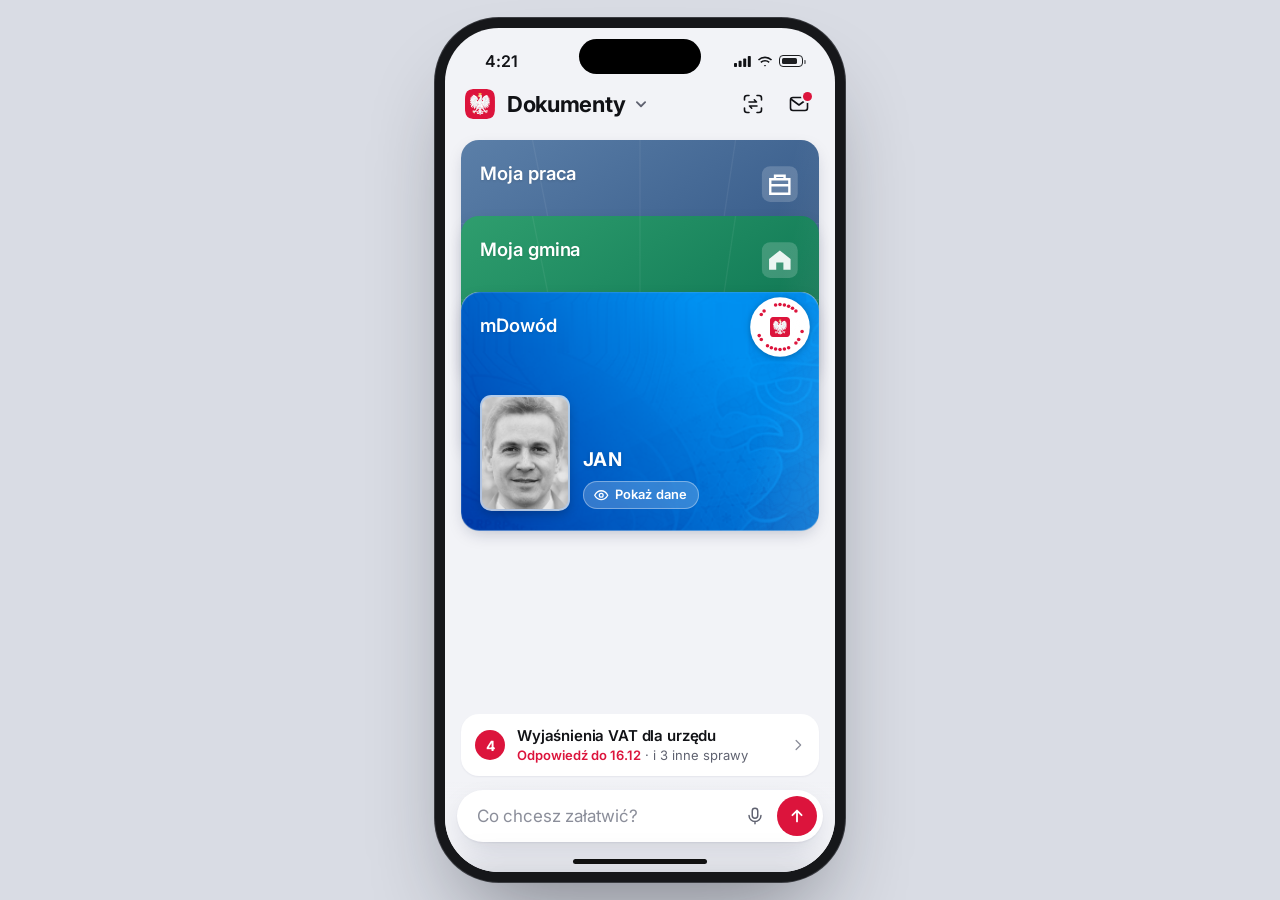
==== commit 9908fc9c: "Władze: mniej szczegółów, wiadomości tylko do jednego radnego, czytelne dyżury - bez raportu o stani" ====
--- a/mockup/index.html
+++ b/mockup/index.html
@@ -11,7 +11,7 @@
 <link rel="preconnect" href="https://fonts.googleapis.com">
 <link rel="preconnect" href="https://fonts.gstatic.com" crossorigin>
 <link href="https://fonts.googleapis.com/css2?family=Inter:wght@400;500;600;700&display=swap" rel="stylesheet">
-<link rel="stylesheet" href="style.css?v=44">
+<link rel="stylesheet" href="style.css?v=45">
 </head>
 <body>
 <div class="phone" id="app">
@@ -81,7 +81,7 @@
   <div class="homebar"></div>
 </div>
 <script src="daty.js?v=1"></script>
-<script>wczytaj('osoby.js?v=26');wczytaj('gmina.js?v=35');wczytaj('praca.js?v=5')</script>
+<script>wczytaj('osoby.js?v=26');wczytaj('gmina.js?v=36');wczytaj('praca.js?v=5')</script>
 <script src="sylwetki.js?v=19"></script>
 <script src="core.js?v=23"></script>
 <script src="variants.js?v=21"></script>
--- a/mockup/style.css
+++ b/mockup/style.css
@@ -725,7 +725,12 @@
 .grd>.it .gi{background:var(--red-wash);color:var(--red)}.grd>.it b{color:var(--red)}
 /* interpelacje i oświadczenia radnego: rejestr BIP jako lista na wąski ekran */
 .gin .tt small,.ui .tt small.gsub{display:block;font-size:13px;font-weight:400;color:var(--ink2);letter-spacing:0}
-.ui .row span small.gsub{display:block;font-size:12.5px;color:var(--ink3)}
+/* druga linia wiersza (np. miejsce dyżuru) pod wartością, zawsze tym samym, mniejszym krojem */
+.gdyz>div{padding:9px 0;border-top:1px solid var(--hair);font-size:14px;line-height:19px}
+.gdyz b{display:block;font-weight:500}
+.gdyz span{display:block;color:var(--ink)}
+.gdyz small{display:block;font-size:12.5px;line-height:17px;color:var(--ink2);margin-top:1px}
+.ui .row small.gsub{display:block;font-size:12.5px;font-weight:400;line-height:17px;color:var(--ink2);margin-top:2px}
 .ui .row a,.grk a,.gip a{color:var(--red);text-decoration:none;font-weight:500}
 .gin>.note{margin-top:-2px}.gin>.note b{color:var(--ink)}
 .gip{padding:10px 16px;border-top:1px solid var(--hair);font-size:14px;line-height:20px}
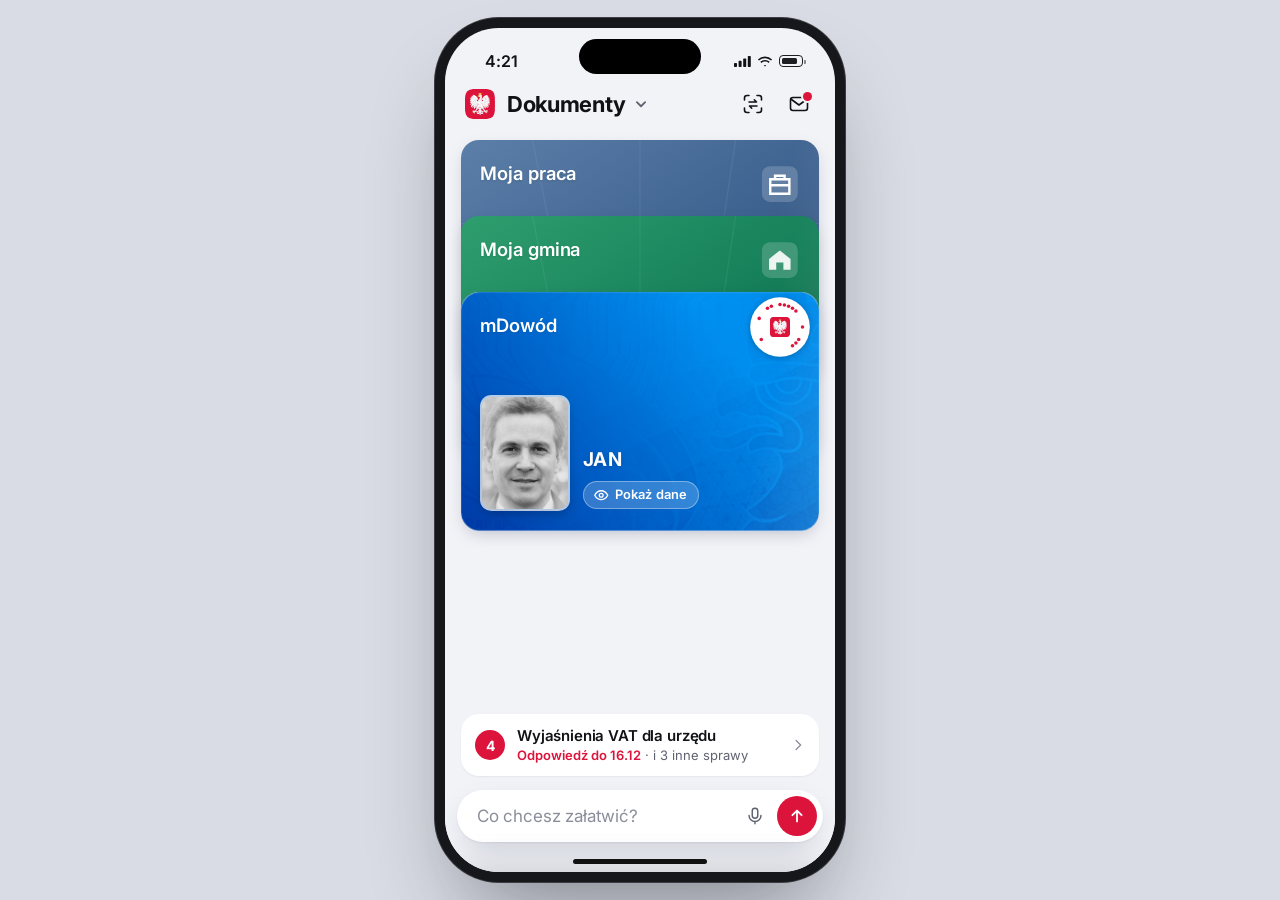
==== commit 8cbcb617: "Radni: głosy imienne i frekwencja czytelne przy całej radzie, „Jak głosował” w karcie radnego, wyraź" ====
--- a/mockup/index.html
+++ b/mockup/index.html
@@ -11,7 +11,7 @@
 <link rel="preconnect" href="https://fonts.googleapis.com">
 <link rel="preconnect" href="https://fonts.gstatic.com" crossorigin>
 <link href="https://fonts.googleapis.com/css2?family=Inter:wght@400;500;600;700&display=swap" rel="stylesheet">
-<link rel="stylesheet" href="style.css?v=45">
+<link rel="stylesheet" href="style.css?v=46">
 </head>
 <body>
 <div class="phone" id="app">
@@ -81,9 +81,9 @@
   <div class="homebar"></div>
 </div>
 <script src="daty.js?v=1"></script>
-<script>wczytaj('osoby.js?v=26');wczytaj('gmina.js?v=36');wczytaj('praca.js?v=5')</script>
+<script>wczytaj('osoby.js?v=26');wczytaj('gmina.js?v=37');wczytaj('praca.js?v=5')</script>
 <script src="sylwetki.js?v=19"></script>
-<script src="core.js?v=23"></script>
+<script src="core.js?v=24"></script>
 <script src="variants.js?v=21"></script>
 <script>wczytaj('scenarios.js?v=25')</script>
 <script src="agent.js?v=26"></script>
--- a/mockup/style.css
+++ b/mockup/style.css
@@ -753,3 +753,25 @@
 .gzl{max-height:360px;overflow:auto}
 .gzr{border-top:1px solid var(--hair);font-size:14px}.gzr .x b{display:block;font-weight:500}.gzr .x small{font-size:12px;color:var(--ink2)}
 .gzr .n{text-align:right;font-variant-numeric:tabular-nums}.gzr.twoj{background:#f3f8f5}
+/* przycisk w rozwiniętej karcie władz: obramówka i strzałka, żeby nie wyglądał jak etykieta */
+.btn.ghost.gram{background:#fff;box-shadow:inset 0 0 0 1.5px var(--red);color:var(--red);display:inline-flex;align-items:center;gap:6px}
+.btn.ghost.gram::after{content:'›';font-size:20px;line-height:1;margin-top:-2px}
+.btn.ghost.gram:active{background:var(--red-wash)}
+/* głosy imienne i frekwencja */
+.gpas{display:flex;height:8px;border-radius:4px;overflow:hidden;background:var(--bg);margin:6px 0 4px}
+.gpas i{display:block}.gpas .g-za,.gfr .gpas .g-za{background:#16805a}.gpas .g-przeciw{background:var(--red)}.gpas .g-wstrz{background:#9aa3ad}
+.g-za{color:#16805a}.g-przeciw{color:var(--red)}.g-wstrz{color:var(--ink2)}
+.gglos .ggl{margin:8px 16px 0}.gglos .ggl summary{align-items:flex-start;padding:10px 12px}.gglos .ggl summary>svg:last-child{margin-top:18px}
+.ggl summary b{display:block;font-size:14px;line-height:19px;font-weight:600}.ggl summary small{display:block;font-size:12px;line-height:17px;color:var(--ink2);font-weight:400}
+.ggl summary .gli{font-size:13px;color:var(--ink)}.ggl summary .gli span{margin-right:10px}.ggl summary .gli b{display:inline}
+.ggr{padding:8px 12px 10px;border-top:1px solid var(--hair)}.ggr .gl{font-size:12.5px;font-weight:600;color:var(--ink2);margin-bottom:6px}
+.gnms{display:flex;flex-wrap:wrap;gap:6px}
+.gnm{padding:4px 9px;border-radius:999px;border:1px solid var(--hair);background:#fff;font-size:13px;color:var(--ink)}
+.gnm.twoj{background:#f3f8f5;border-color:#16805a;font-weight:600}
+.gglos .gsek+.ggl{margin-top:0}.gglos .gsort{padding-top:2px}.gglos>.note{margin:12px 16px 4px}.gglos .gbip{margin:8px 16px 12px}
+.gfr{border-top:1px solid var(--hair)}
+.gfw{display:grid;grid-template-columns:1fr 64px 40px;gap:8px;align-items:center;width:100%;padding:7px 12px;text-align:left;font-size:13.5px;border-top:1px solid var(--hair)}
+.gfw:first-child{border-top:0}.gfw .gpas{margin:0;height:6px}.gfw b{text-align:right;font-weight:600;font-variant-numeric:tabular-nums}.gfw.twoj{background:#f3f8f5}.gfw.twoj span:first-child{font-weight:600}
+/* karta radnego: jak głosował */
+.gjg>div{padding:9px 0;border-top:1px solid var(--hair);font-size:14px;line-height:19px}.gjg>div:first-child{border-top:0;padding-top:0}
+.gjg b{display:block;font-weight:600}.gjg span{display:block;margin-top:2px}.gjg small{display:block;font-size:12.5px;color:var(--ink2)}
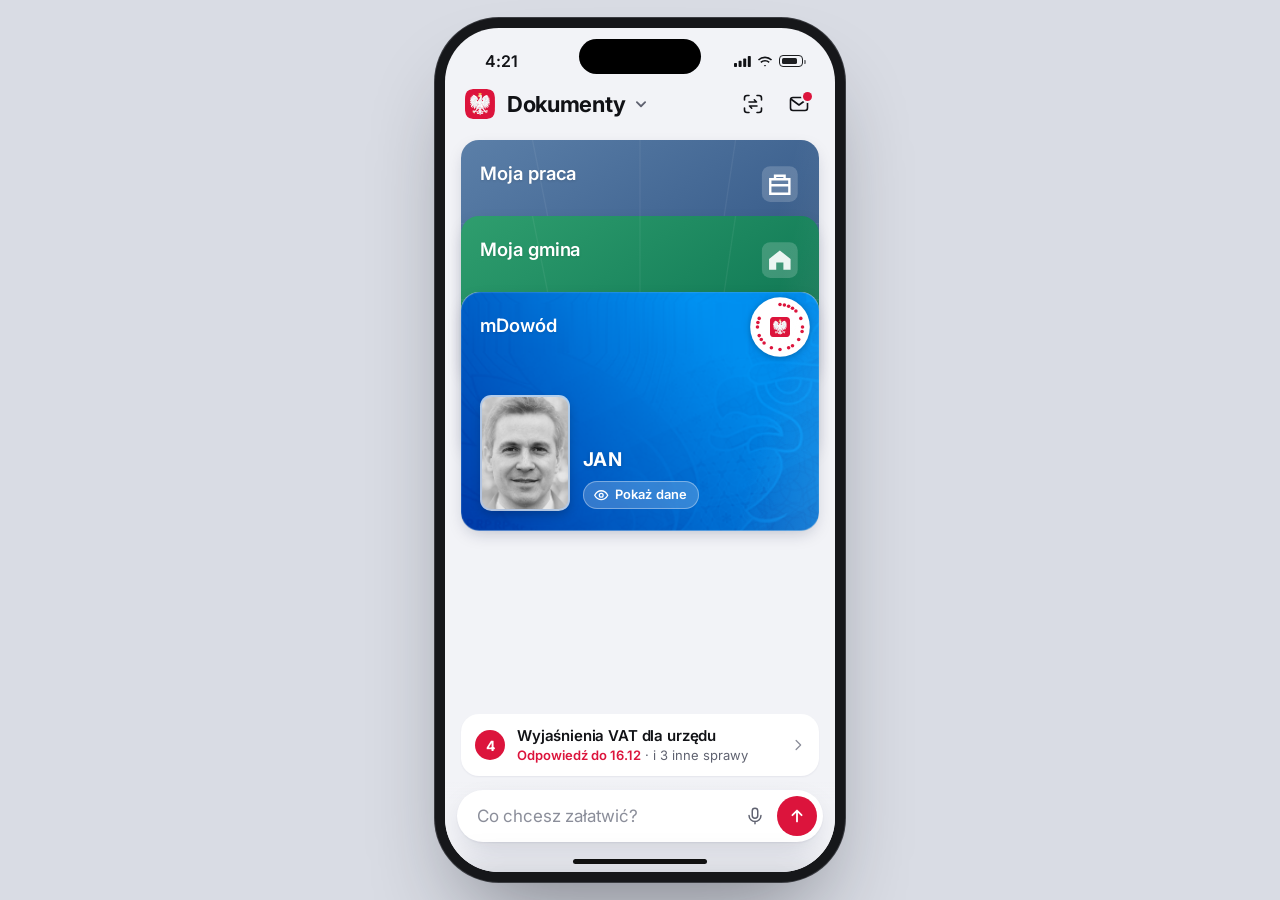
==== commit 05907274: "Sesje rady z wynikami i linkami do BIP, budżet z analizą i pytaniami, zlecenia w „Mojej pracy” - „Se" ====
--- a/mockup/index.html
+++ b/mockup/index.html
@@ -11,7 +11,7 @@
 <link rel="preconnect" href="https://fonts.googleapis.com">
 <link rel="preconnect" href="https://fonts.gstatic.com" crossorigin>
 <link href="https://fonts.googleapis.com/css2?family=Inter:wght@400;500;600;700&display=swap" rel="stylesheet">
-<link rel="stylesheet" href="style.css?v=46">
+<link rel="stylesheet" href="style.css?v=47">
 </head>
 <body>
 <div class="phone" id="app">
@@ -81,12 +81,12 @@
   <div class="homebar"></div>
 </div>
 <script src="daty.js?v=1"></script>
-<script>wczytaj('osoby.js?v=26');wczytaj('gmina.js?v=37');wczytaj('praca.js?v=5')</script>
+<script>wczytaj('osoby.js?v=26');wczytaj('gmina.js?v=38');wczytaj('budzet.js?v=1');wczytaj('praca.js?v=6')</script>
 <script src="sylwetki.js?v=19"></script>
 <script src="core.js?v=24"></script>
 <script src="variants.js?v=21"></script>
 <script>wczytaj('scenarios.js?v=25')</script>
-<script src="agent.js?v=26"></script>
+<script src="agent.js?v=27"></script>
 <script src="znak-kod.js?v=19"></script>
 <script src="znak.js?v=22"></script>
 </body>
--- a/mockup/style.css
+++ b/mockup/style.css
@@ -775,3 +775,36 @@
 /* karta radnego: jak głosował */
 .gjg>div{padding:9px 0;border-top:1px solid var(--hair);font-size:14px;line-height:19px}.gjg>div:first-child{border-top:0;padding-top:0}
 .gjg b{display:block;font-weight:600}.gjg span{display:block;margin-top:2px}.gjg small{display:block;font-size:12.5px;color:var(--ink2)}
+/* sesje rady: harmonogram jak w BIP, porządek obrad z wynikami */
+.gses .gsek0{margin:10px 0 4px;font-size:12.5px;font-weight:600;color:var(--ink2)}
+.gpk{list-style:none;margin:0;padding:0}.gpk li{padding:8px 0;border-top:1px solid var(--hair)}.gpk li:first-child{border-top:0}
+.gpk b{display:block;font-size:14px;line-height:19px;font-weight:600}.gpk small{display:block;font-size:12.5px;line-height:17px;color:var(--ink2)}
+.gpk small strong{font-weight:600}.gpk .gpas{margin:5px 0 3px;height:6px}
+.gpk .gsu{display:block;width:100%;text-align:left}.gpk .gsu small{color:var(--red)}
+.gpk .gsl{margin-top:4px;font-size:12.5px;font-weight:600;color:var(--red)}
+.gsbip{display:flex;flex-wrap:wrap;gap:2px 6px;margin-top:10px;padding:9px 10px;border-radius:10px;background:var(--bg);font-size:13px;line-height:19px}
+.gsbip a{color:#1d5fa8;text-decoration:none;font-weight:500}.gsbip span{color:var(--ink3)}.gsbip i{font-style:normal;color:var(--ink3)}
+.gwl .gses .gzb{padding-top:0}.gwl>.gsn{margin:10px 16px 4px}
+/* budżet: cztery liczby na wierzchu, reszta zwinięta */
+.gbst{display:grid;grid-template-columns:1fr 1fr;gap:8px;padding:2px 16px 12px}
+.gbst>div{background:var(--bg);border-radius:12px;padding:9px 10px}
+.gbst small{display:block;font-size:12px;color:var(--ink2)}.gbst b{display:block;font-size:18px;line-height:24px;font-weight:700;font-variant-numeric:tabular-nums}
+.gbst span{display:block;font-size:11.5px;line-height:15px;color:var(--ink3)}
+.gbud-b{padding:0 16px 6px}.gbud .gdok.gbud-d{margin:8px 16px 0}.gbud-d .gbud-b{padding:0 12px 8px}
+.gbud .gbar small{display:block;line-height:16px}.gbud .gbar .gl span{color:var(--ink)}
+.gbud-p{margin:8px 0 6px;font-size:12.5px;line-height:17px;color:var(--ink2)}
+.gwol{font-style:normal;font-weight:600;color:var(--red)}
+.gbud-sl{display:flex;align-items:flex-end;gap:8px;height:112px;padding:4px 0 2px;border-bottom:1px solid var(--hair)}
+.gbud-sl>div{flex:1;display:flex;flex-direction:column;align-items:center;justify-content:flex-end;gap:3px}
+.gbud-sl i{display:block;width:100%;max-width:34px;border-radius:4px 4px 0 0;background:#16805a}.gbud-sl i.plan{background:repeating-linear-gradient(135deg,#16805a 0 4px,#7fb89e 4px 7px)}
+.gbud-sl small{font-size:11px;color:var(--ink2);font-variant-numeric:tabular-nums}.gbud-sl span{font-size:11px;color:var(--ink3)}
+.gtab{width:100%;border-collapse:collapse;margin:10px 0 4px;font-size:12.5px;font-variant-numeric:tabular-nums}
+.gtab th{text-align:right;font-weight:600;color:var(--ink2);padding:4px 2px}.gtab td{text-align:right;padding:5px 2px;border-top:1px solid var(--hair)}
+.gtab th:first-child,.gtab td:first-child{text-align:left}
+.gbud-d ul{margin:0 -12px}.gblis{color:#16805a;font-weight:600}
+.gbr{margin:10px 0 2px;font-size:14px;font-weight:700;color:var(--ink)}
+.gbr+ul li:first-child{border-top:0}
+.gbq{display:flex;gap:8px;padding:0 16px}.gbq input{flex:1;min-width:0;border:1.5px solid var(--hair);border-radius:12px;padding:9px 12px;font:inherit;font-size:15px;color:var(--ink);background:#fff}
+.gbq input:focus{outline:none;border-color:var(--red)}.gbq .btn{flex:none;padding:0 14px}
+.gbqp{border-top:0;padding:8px 16px 4px}.gbud>.note{margin:6px 16px 4px}
+.gbud .gbar .gl b{white-space:nowrap}.gbud .gbar .gl{align-items:baseline}
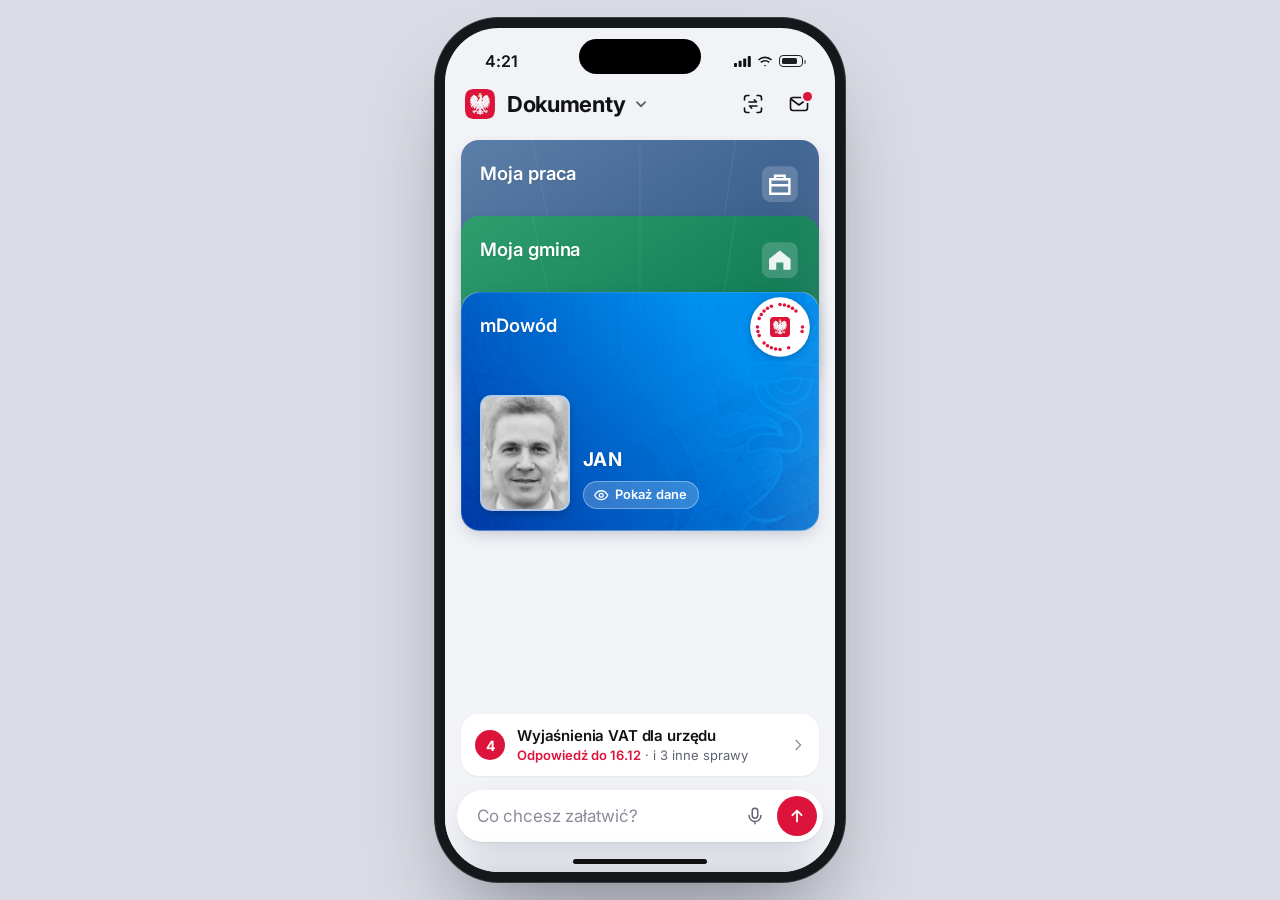
==== commit cd9b13b7: "Panel „Poprawki do portalu”: czat z Claude zbiera uwagi i zakłada issues na GitHubie Narzędzie autor" ====
--- a/mockup/index.html
+++ b/mockup/index.html
@@ -89,5 +89,6 @@
 <script src="agent.js?v=27"></script>
 <script src="znak-kod.js?v=19"></script>
 <script src="znak.js?v=22"></script>
+<script src="poprawki.js?v=1"></script>
 </body>
 </html>
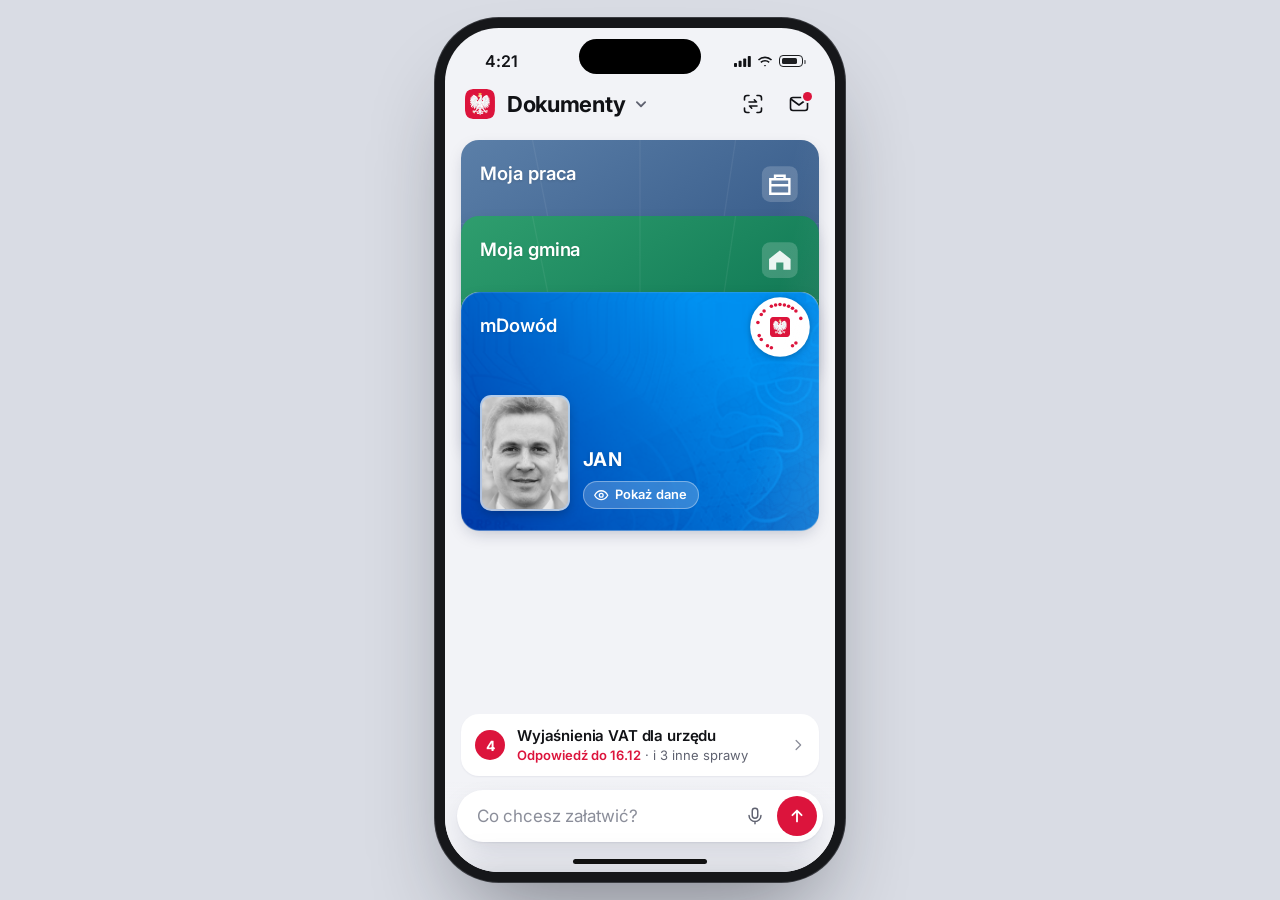
==== commit a0ad9807: "Panel poprawek na GitHub Pages: Worker Cloudflare z kluczami, wdrażany przez GitHub Actions Worker (" ====
--- a/mockup/index.html
+++ b/mockup/index.html
@@ -89,6 +89,6 @@
 <script src="agent.js?v=27"></script>
 <script src="znak-kod.js?v=19"></script>
 <script src="znak.js?v=22"></script>
-<script src="poprawki.js?v=1"></script>
+<script src="poprawki.js?v=2"></script>
 </body>
 </html>
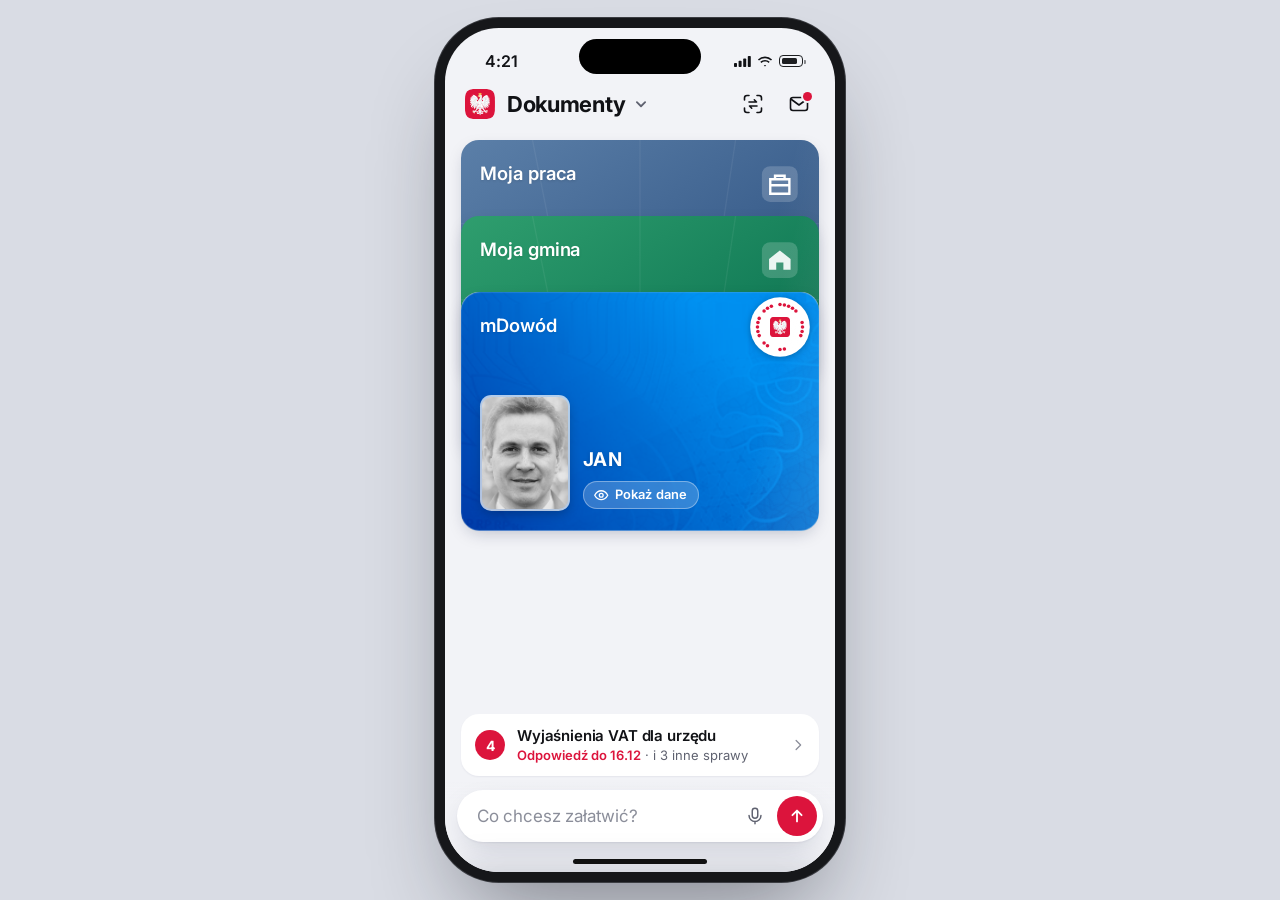
==== commit 4471e856: "Panel poprawek: adres Workera wpisany na stałe, na Pages pyta tylko o kod Poprawka wyrównania formul" ====
--- a/mockup/index.html
+++ b/mockup/index.html
@@ -89,6 +89,6 @@
 <script src="agent.js?v=27"></script>
 <script src="znak-kod.js?v=19"></script>
 <script src="znak.js?v=22"></script>
-<script src="poprawki.js?v=2"></script>
+<script src="poprawki.js?v=3"></script>
 </body>
 </html>
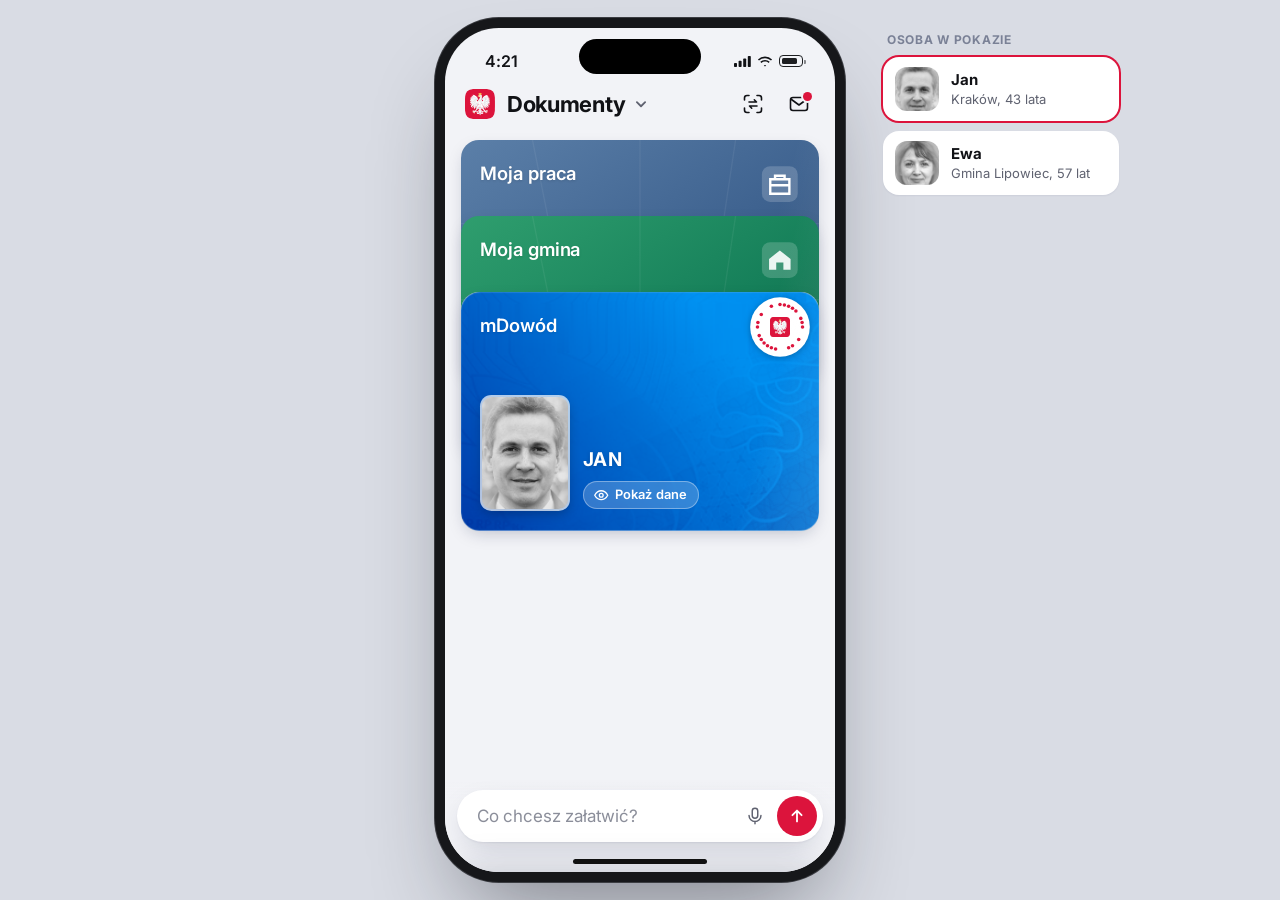
==== commit cd795c77: "Ekran główny bez paska spraw, wybór osoby w pokazie obok telefonu - usunięty pasek podsumowania spra" ====
--- a/mockup/index.html
+++ b/mockup/index.html
@@ -11,7 +11,7 @@
 <link rel="preconnect" href="https://fonts.googleapis.com">
 <link rel="preconnect" href="https://fonts.gstatic.com" crossorigin>
 <link href="https://fonts.googleapis.com/css2?family=Inter:wght@400;500;600;700&display=swap" rel="stylesheet">
-<link rel="stylesheet" href="style.css?v=47">
+<link rel="stylesheet" href="style.css?v=48">
 </head>
 <body>
 <div class="phone" id="app">
@@ -83,8 +83,8 @@
 <script src="daty.js?v=1"></script>
 <script>wczytaj('osoby.js?v=26');wczytaj('gmina.js?v=38');wczytaj('budzet.js?v=1');wczytaj('praca.js?v=6')</script>
 <script src="sylwetki.js?v=19"></script>
-<script src="core.js?v=24"></script>
-<script src="variants.js?v=21"></script>
+<script src="core.js?v=25"></script>
+<script src="variants.js?v=22"></script>
 <script>wczytaj('scenarios.js?v=25')</script>
 <script src="agent.js?v=27"></script>
 <script src="znak-kod.js?v=19"></script>
--- a/mockup/style.css
+++ b/mockup/style.css
@@ -397,14 +397,6 @@
 .phone:not(.chatting) .bar{padding-left:14px}
 .acts{display:none}
 .tiles{display:block;overflow:visible;padding:0 16px}
-.rsum{display:flex;align-items:center;gap:12px;width:100%;text-align:left;background:var(--surface);border-radius:18px;padding:12px 12px 12px 14px;box-shadow:0 1px 2px rgba(15,25,60,.06)}
-.rsum .rdot{flex:none;width:30px;height:30px;border-radius:50%;background:var(--red);color:#fff;display:grid;place-items:center;font-size:14px;font-weight:700}
-.rsum .tx{flex:1;min-width:0}
-.rsum b{display:block;font-size:15px;line-height:20px;font-weight:600;letter-spacing:-.01em;white-space:nowrap;overflow:hidden;text-overflow:ellipsis}
-.rsum small{display:block;font-size:13px;line-height:18px;color:var(--ink2);white-space:nowrap;overflow:hidden;text-overflow:ellipsis}
-.rsum small em{font-style:normal;color:var(--red);font-weight:600}
-.rsum>svg{flex:none;width:18px;height:18px;color:var(--ink3)}
-.rsum:active{filter:brightness(.97)}
 
 /* arkusz „Do załatwienia” */
 .todo{position:absolute;inset:0;z-index:40;pointer-events:none}
@@ -613,8 +605,7 @@
 .idcard .crop .idv{position:absolute;left:0;right:0;top:84%;bottom:0;margin:0;border-radius:0;padding:0 0 0 4.7%;gap:3.4%;font-size:clamp(14px,4.4vw,17px)}
 .idcard .crop .idv svg{width:9.4%;height:auto;flex:none}
 /* inne języki bywają dłuższe niż polski: podpisy mogą zająć dwie linie zamiast urywać się wielokropkiem */
-html:not([lang="pl"]) .rsum small,html:not([lang="pl"]) .tl em,html:not([lang="pl"]) .lmenu .mt small{white-space:normal;display:-webkit-box;-webkit-box-orient:vertical;-webkit-line-clamp:2;overflow:hidden}
-/* długie nazwy w innych językach: tytuł w nagłówku dokumentu skraca się zamiast nachodzić na "Wróć", a długie słowa w przyciskach się łamią */
+html:not([lang="pl"]) /* długie nazwy w innych językach: tytuł w nagłówku dokumentu skraca się zamiast nachodzić na "Wróć", a długie słowa w przyciskach się łamią */
 .sheet .nav{grid-template-columns:minmax(max-content,1fr) minmax(0,auto) minmax(0,1fr);column-gap:8px}
 .sheet .nav b{min-width:0;overflow:hidden;text-overflow:ellipsis;white-space:nowrap;text-align:center}
 html:not([lang="pl"]) .quick button,html:not([lang="pl"]) .chips button,html:not([lang="pl"]) .qbtn{overflow-wrap:break-word;hyphens:auto;-webkit-hyphens:auto}
@@ -808,3 +799,19 @@
 .gbq input:focus{outline:none;border-color:var(--red)}.gbq .btn{flex:none;padding:0 14px}
 .gbqp{border-top:0;padding:8px 16px 4px}.gbud>.note{margin:6px 16px 4px}
 .gbud .gbar .gl b{white-space:nowrap}.gbud .gbar .gl{align-items:baseline}
+
+/* wybór osoby obok telefonu (tylko pokaz na komputerze; na telefonie zostaje menu „Dokumenty”) */
+.osoby{position:absolute;left:calc(50% + 195px + 48px);top:max(16px,calc(50% - 422px));width:236px}
+.osoby .mh{font-size:12px;font-weight:700;letter-spacing:.06em;text-transform:uppercase;color:#7a8196;margin:4px 4px 10px}
+.osoby .ol{display:flex;flex-direction:column;gap:10px}
+.osoby button{display:flex;align-items:center;gap:12px;width:100%;text-align:left;background:#fff;border-radius:16px;padding:10px 12px;box-shadow:0 0 0 1.5px transparent,0 1px 2px rgba(15,25,60,.06)}
+.osoby button:hover{box-shadow:0 0 0 1.5px rgba(15,25,60,.12),0 1px 2px rgba(15,25,60,.06)}
+.osoby button.on{box-shadow:0 0 0 2px var(--red),0 1px 2px rgba(15,25,60,.06)}
+.osoby .oav{flex:none;width:44px;height:44px;border-radius:12px;background:#e9eef5 50% 28%/cover no-repeat}
+.osoby .tx{min-width:0}
+.osoby b{display:block;font-size:15px;line-height:20px;font-weight:700}
+.osoby small{display:block;font-size:13px;line-height:18px;color:var(--ink2);white-space:nowrap;overflow:hidden;text-overflow:ellipsis}
+/* za wąsko na kolumnę obok telefonu: panel pod telefonem */
+@media (max-width:1000px){body{flex-direction:column;height:auto;min-height:100%;padding:32px 0;box-sizing:border-box}
+ .osoby{position:static;width:390px;margin-top:40px}.osoby .ol{display:grid;grid-template-columns:1fr 1fr}}
+@media (max-width:520px){.osoby{display:none}}
